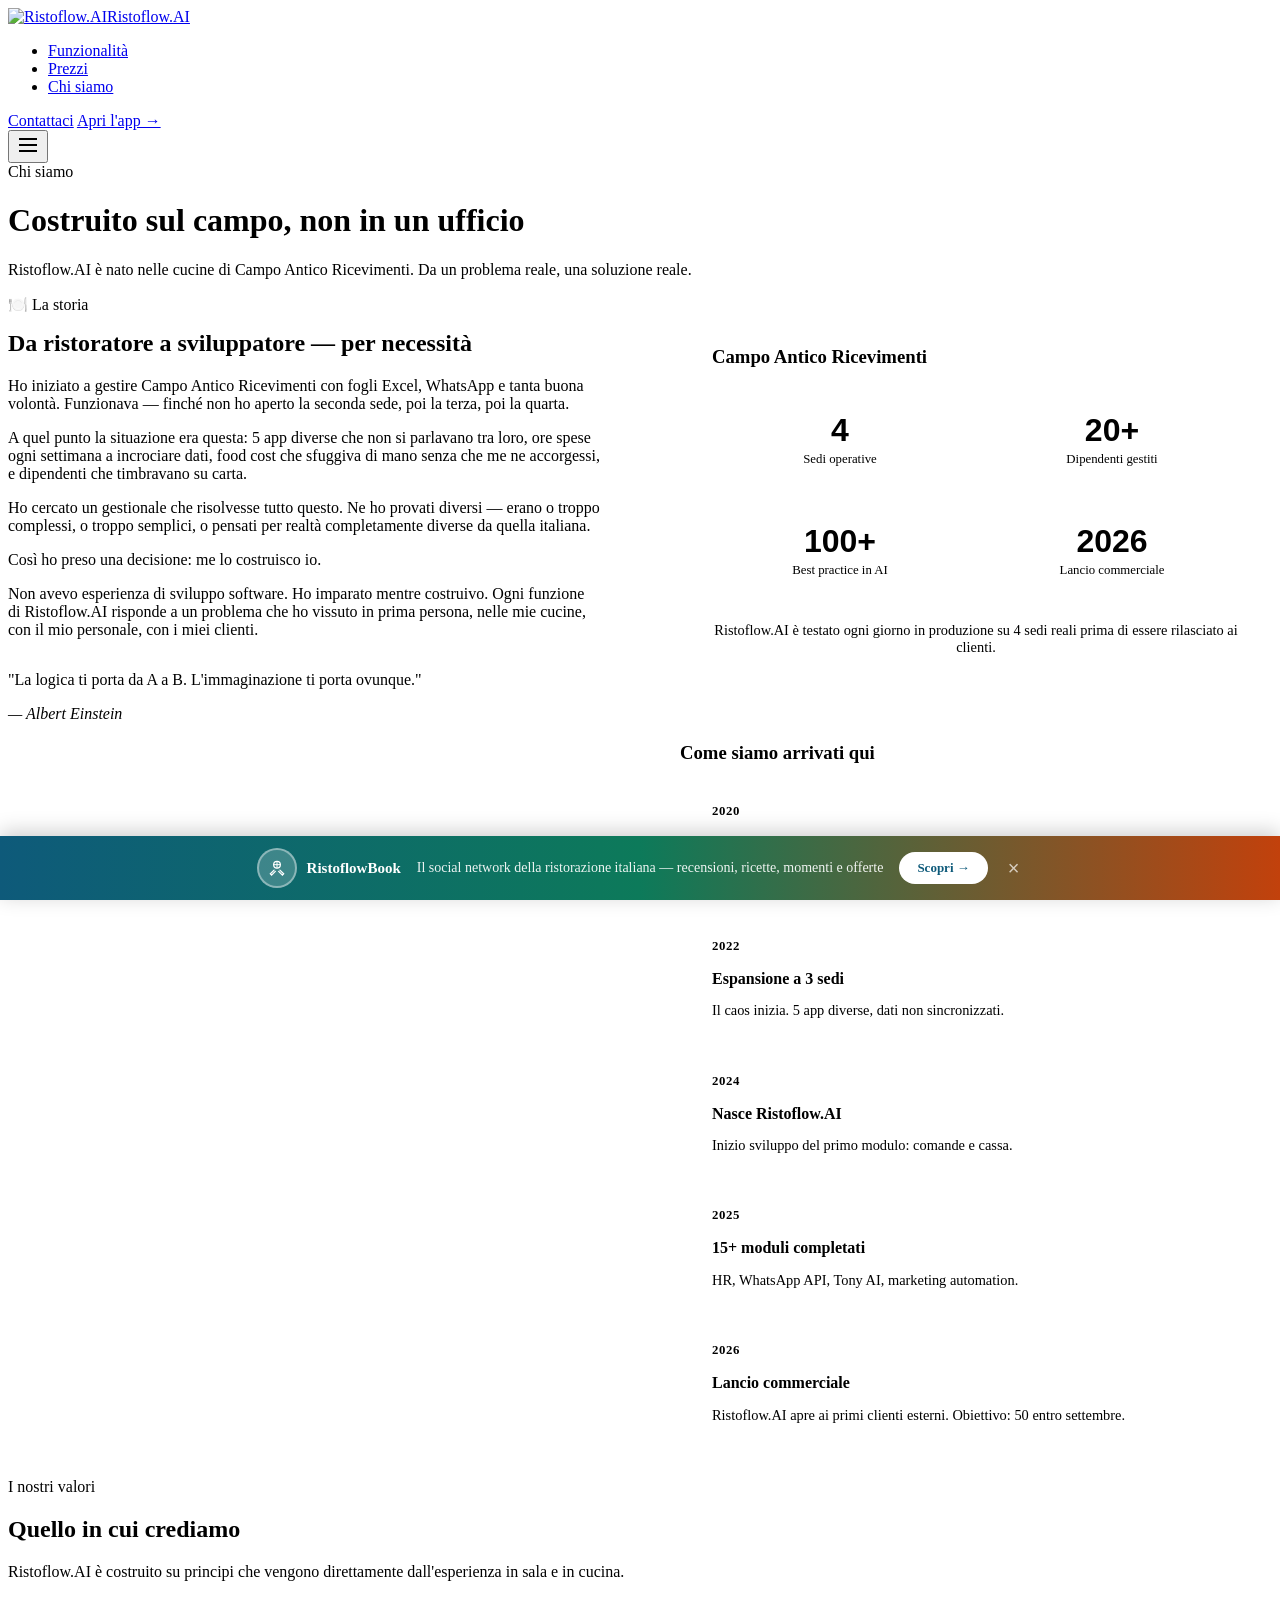
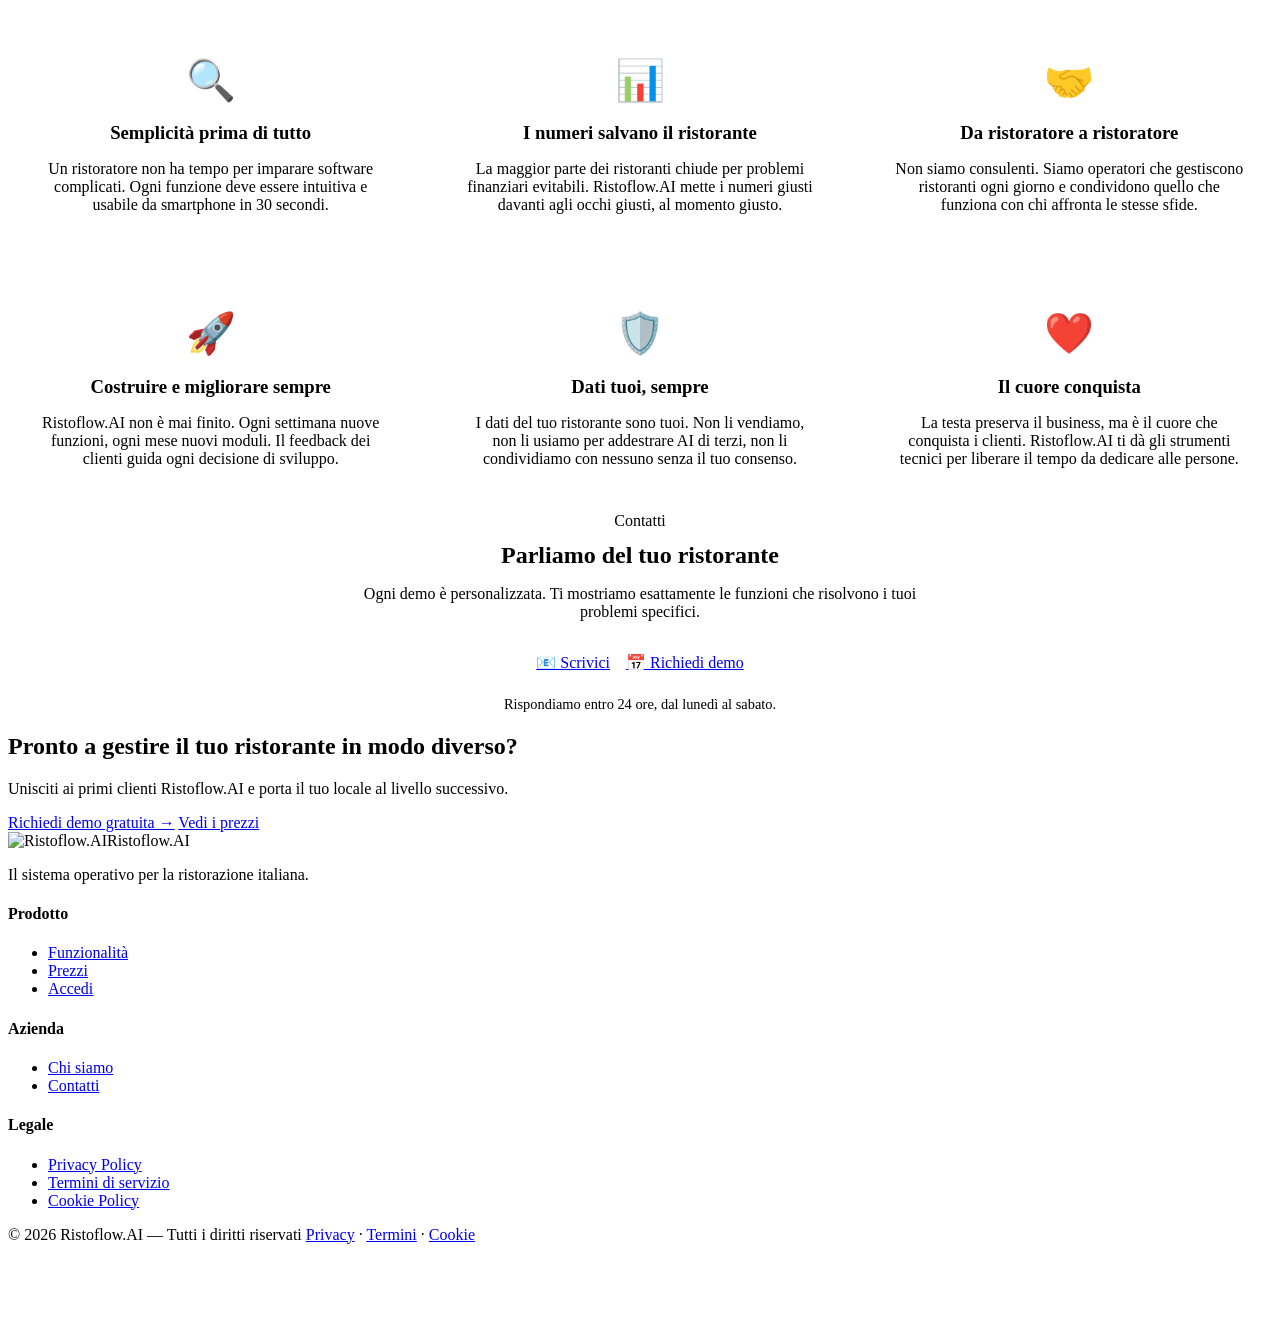
==== chi-siamo.html @ 9f6501ad "mirror: chi-siamo.html" ====
<!DOCTYPE html>
<html lang="it">
<head>
  <meta charset="UTF-8">
  <meta name="viewport" content="width=device-width, initial-scale=1.0">
  <title>Chi siamo — Ristoflow.AI</title>
  <meta name="description" content="Ristoflow.AI è nato nelle cucine di Campo Antico Ricevimenti. La storia di come un ristoratore ha costruito il proprio gestionale.">
  <link rel="icon" href="img/logo.png">
  <link rel="stylesheet" href="css/style.css">
  <style>
    .timeline { position: relative; padding-left: 32px; margin-top: 40px; }
    .timeline::before {
      content: '';
      position: absolute;
      left: 0; top: 0; bottom: 0;
      width: 2px;
      background: linear-gradient(180deg, var(--primary), var(--accent));
    }
    .timeline-item { position: relative; padding-bottom: 40px; }
    .timeline-item::before {
      content: '';
      position: absolute;
      left: -37px; top: 4px;
      width: 12px; height: 12px;
      border-radius: 50%;
      background: var(--primary);
      border: 2px solid white;
      box-shadow: 0 0 0 3px var(--primary-light);
    }
    .timeline-date {
      font-size: 0.8rem;
      font-weight: 700;
      color: var(--primary);
      text-transform: uppercase;
      letter-spacing: 0.05em;
      margin-bottom: 4px;
    }
    .timeline-item h3 { margin-bottom: 6px; font-size: 1rem; }
    .timeline-item p { font-size: 0.9rem; }
    .value-grid {
      display: grid;
      grid-template-columns: repeat(3, 1fr);
      gap: 24px;
      margin-top: 48px;
    }
    .value-card {
      background: white;
      border: 1px solid var(--border);
      border-radius: var(--radius-lg);
      padding: 28px;
      text-align: center;
    }
    .value-icon { font-size: 2.5rem; margin-bottom: 16px; }
    .value-card h3 { margin-bottom: 8px; }
    @media (max-width: 768px) {
      .value-grid { grid-template-columns: 1fr; }
    }
  </style>
</head>
<body>

<nav class="navbar">
  <div class="container">
    <div class="nav-inner">
      <a href="index.html" class="nav-logo">
        <img src="img/logo.png" alt="Ristoflow.AI">Ristoflow.AI
      </a>
      <ul class="nav-links">
        <li><a href="funzionalita.html">Funzionalità</a></li>
        <li><a href="prezzi.html">Prezzi</a></li>
        <li><a href="chi-siamo.html">Chi siamo</a></li>
      </ul>
      <div class="nav-cta">
        <a href="mailto:info@ristoflow-ai.com" class="btn btn-outline">Contattaci</a>
        <a href="https://app.ristoflow-ai.com" class="btn btn-primary" target="_blank">Apri l'app →</a>
      </div>
      <button class="nav-toggle" aria-label="Menu">
        <svg width="24" height="24" fill="none" stroke="currentColor" stroke-width="2">
          <line x1="3" y1="12" x2="21" y2="12"/><line x1="3" y1="6" x2="21" y2="6"/><line x1="3" y1="18" x2="21" y2="18"/>
        </svg>
      </button>
    </div>
  </div>
</nav>

<div class="page-hero">
  <div class="container">
    <span class="section-eyebrow">Chi siamo</span>
    <h1>Costruito sul campo, non in un ufficio</h1>
    <p>Ristoflow.AI è nato nelle cucine di Campo Antico Ricevimenti. Da un problema reale, una soluzione reale.</p>
  </div>
</div>

<!-- STORIA -->
<section class="section">
  <div class="container">
    <div style="display:grid;grid-template-columns:1fr 1fr;gap:80px;align-items:start;">
      <div>
        <span class="story-badge">🍽️ La storia</span>
        <h2 style="margin:16px 0 20px;">Da ristoratore a sviluppatore — per necessità</h2>

        <p>Ho iniziato a gestire Campo Antico Ricevimenti con fogli Excel, WhatsApp e tanta buona volontà. Funzionava — finché non ho aperto la seconda sede, poi la terza, poi la quarta.</p>

        <p>A quel punto la situazione era questa: 5 app diverse che non si parlavano tra loro, ore spese ogni settimana a incrociare dati, food cost che sfuggiva di mano senza che me ne accorgessi, e dipendenti che timbravano su carta.</p>

        <p>Ho cercato un gestionale che risolvesse tutto questo. Ne ho provati diversi — erano o troppo complessi, o troppo semplici, o pensati per realtà completamente diverse da quella italiana.</p>

        <p>Così ho preso una decisione: me lo costruisco io.</p>

        <p>Non avevo esperienza di sviluppo software. Ho imparato mentre costruivo. Ogni funzione di Ristoflow.AI risponde a un problema che ho vissuto in prima persona, nelle mie cucine, con il mio personale, con i miei clienti.</p>

        <div class="story-quote" style="margin-top:32px;">
          <p>"La logica ti porta da A a B. L'immaginazione ti porta ovunque."</p>
          <cite>— Albert Einstein</cite>
        </div>
      </div>

      <div>
        <div style="background:var(--bg);border-radius:var(--radius-lg);padding:32px;border:1px solid var(--border);">
          <h3 style="margin-bottom:24px;color:var(--primary);">Campo Antico Ricevimenti</h3>
          <div style="display:grid;grid-template-columns:1fr 1fr;gap:16px;margin-bottom:24px;">
            <div style="text-align:center;background:white;border-radius:var(--radius);padding:20px;box-shadow:var(--shadow);">
              <strong style="display:block;font-size:2rem;color:var(--primary);font-family:'Sora',sans-serif;">4</strong>
              <span style="font-size:0.8rem;color:var(--text-light);">Sedi operative</span>
            </div>
            <div style="text-align:center;background:white;border-radius:var(--radius);padding:20px;box-shadow:var(--shadow);">
              <strong style="display:block;font-size:2rem;color:var(--accent);font-family:'Sora',sans-serif;">20+</strong>
              <span style="font-size:0.8rem;color:var(--text-light);">Dipendenti gestiti</span>
            </div>
            <div style="text-align:center;background:white;border-radius:var(--radius);padding:20px;box-shadow:var(--shadow);">
              <strong style="display:block;font-size:2rem;color:var(--primary);font-family:'Sora',sans-serif;">100+</strong>
              <span style="font-size:0.8rem;color:var(--text-light);">Best practice in AI</span>
            </div>
            <div style="text-align:center;background:white;border-radius:var(--radius);padding:20px;box-shadow:var(--shadow);">
              <strong style="display:block;font-size:2rem;color:var(--accent);font-family:'Sora',sans-serif;">2026</strong>
              <span style="font-size:0.8rem;color:var(--text-light);">Lancio commerciale</span>
            </div>
          </div>
          <p style="font-size:0.9rem;color:var(--text-light);text-align:center;">
            Ristoflow.AI è testato ogni giorno in produzione su 4 sedi reali prima di essere rilasciato ai clienti.
          </p>
        </div>

        <!-- Timeline -->
        <div style="margin-top:40px;">
          <h3 style="margin-bottom:8px;">Come siamo arrivati qui</h3>
          <div class="timeline">
            <div class="timeline-item">
              <div class="timeline-date">2020</div>
              <h3>Apertura Campo Antico</h3>
              <p>Prima sede operativa. Gestione con Excel e WhatsApp.</p>
            </div>
            <div class="timeline-item">
              <div class="timeline-date">2022</div>
              <h3>Espansione a 3 sedi</h3>
              <p>Il caos inizia. 5 app diverse, dati non sincronizzati.</p>
            </div>
            <div class="timeline-item">
              <div class="timeline-date">2024</div>
              <h3>Nasce Ristoflow.AI</h3>
              <p>Inizio sviluppo del primo modulo: comande e cassa.</p>
            </div>
            <div class="timeline-item">
              <div class="timeline-date">2025</div>
              <h3>15+ moduli completati</h3>
              <p>HR, WhatsApp API, Tony AI, marketing automation.</p>
            </div>
            <div class="timeline-item">
              <div class="timeline-date">2026</div>
              <h3>Lancio commerciale</h3>
              <p>Ristoflow.AI apre ai primi clienti esterni. Obiettivo: 50 entro settembre.</p>
            </div>
          </div>
        </div>
      </div>
    </div>
  </div>
</section>

<!-- VALORI -->
<section class="section" style="background:var(--bg);">
  <div class="container">
    <div class="section-header">
      <span class="section-eyebrow">I nostri valori</span>
      <h2>Quello in cui crediamo</h2>
      <p>Ristoflow.AI è costruito su principi che vengono direttamente dall'esperienza in sala e in cucina.</p>
    </div>
    <div class="value-grid">
      <div class="value-card">
        <div class="value-icon">🔍</div>
        <h3>Semplicità prima di tutto</h3>
        <p>Un ristoratore non ha tempo per imparare software complicati. Ogni funzione deve essere intuitiva e usabile da smartphone in 30 secondi.</p>
      </div>
      <div class="value-card">
        <div class="value-icon">📊</div>
        <h3>I numeri salvano il ristorante</h3>
        <p>La maggior parte dei ristoranti chiude per problemi finanziari evitabili. Ristoflow.AI mette i numeri giusti davanti agli occhi giusti, al momento giusto.</p>
      </div>
      <div class="value-card">
        <div class="value-icon">🤝</div>
        <h3>Da ristoratore a ristoratore</h3>
        <p>Non siamo consulenti. Siamo operatori che gestiscono ristoranti ogni giorno e condividono quello che funziona con chi affronta le stesse sfide.</p>
      </div>
      <div class="value-card">
        <div class="value-icon">🚀</div>
        <h3>Costruire e migliorare sempre</h3>
        <p>Ristoflow.AI non è mai finito. Ogni settimana nuove funzioni, ogni mese nuovi moduli. Il feedback dei clienti guida ogni decisione di sviluppo.</p>
      </div>
      <div class="value-card">
        <div class="value-icon">🛡️</div>
        <h3>Dati tuoi, sempre</h3>
        <p>I dati del tuo ristorante sono tuoi. Non li vendiamo, non li usiamo per addestrare AI di terzi, non li condividiamo con nessuno senza il tuo consenso.</p>
      </div>
      <div class="value-card">
        <div class="value-icon">❤️</div>
        <h3>Il cuore conquista</h3>
        <p>La testa preserva il business, ma è il cuore che conquista i clienti. Ristoflow.AI ti dà gli strumenti tecnici per liberare il tempo da dedicare alle persone.</p>
      </div>
    </div>
  </div>
</section>

<!-- CONTATTI -->
<section class="section">
  <div class="container">
    <div style="max-width:600px;margin:0 auto;text-align:center;">
      <span class="section-eyebrow">Contatti</span>
      <h2 style="margin:12px 0 16px;">Parliamo del tuo ristorante</h2>
      <p style="margin-bottom:32px;">Ogni demo è personalizzata. Ti mostriamo esattamente le funzioni che risolvono i tuoi problemi specifici.</p>
      <div style="display:flex;gap:16px;justify-content:center;flex-wrap:wrap;">
        <a href="mailto:info@ristoflow-ai.com" class="btn btn-primary btn-lg">📧 Scrivici</a>
        <a href="mailto:info@ristoflow-ai.com?subject=Richiesta demo Ristoflow.AI" class="btn btn-outline btn-lg">📅 Richiedi demo</a>
      </div>
      <p style="margin-top:24px;font-size:0.9rem;color:var(--text-light);">
        Rispondiamo entro 24 ore, dal lunedì al sabato.
      </p>
    </div>
  </div>
</section>

<section class="cta-section">
  <div class="container">
    <h2>Pronto a gestire il tuo ristorante in modo diverso?</h2>
    <p>Unisciti ai primi clienti Ristoflow.AI e porta il tuo locale al livello successivo.</p>
    <div class="cta-actions">
      <a href="mailto:info@ristoflow-ai.com?subject=Richiesta demo Ristoflow.AI" class="btn btn-accent btn-lg">Richiedi demo gratuita →</a>
      <a href="prezzi.html" class="btn btn-white btn-lg">Vedi i prezzi</a>
    </div>
  </div>
</section>

<footer class="footer">
  <div class="container">
    <div class="footer-grid">
      <div class="footer-brand">
        <div class="footer-logo"><img src="img/logo.png" alt="Ristoflow.AI">Ristoflow.AI</div>
        <p class="footer-desc">Il sistema operativo per la ristorazione italiana.</p>
      </div>
      <div class="footer-col">
        <h4>Prodotto</h4>
        <ul>
          <li><a href="funzionalita.html">Funzionalità</a></li>
          <li><a href="prezzi.html">Prezzi</a></li>
          <li><a href="https://app.ristoflow-ai.com">Accedi</a></li>
        </ul>
      </div>
      <div class="footer-col">
        <h4>Azienda</h4>
        <ul>
          <li><a href="chi-siamo.html">Chi siamo</a></li>
          <li><a href="mailto:info@ristoflow-ai.com">Contatti</a></li>
        </ul>
      </div>
      <div class="footer-col">
        <h4>Legale</h4>
        <ul>
          <li><a href="privacy.html">Privacy Policy</a></li>
          <li><a href="terms.html">Termini di servizio</a></li>
          <li><a href="cookie.html">Cookie Policy</a></li>
        </ul>
      </div>
    </div>
    <div class="footer-bottom">
      <span>© 2026 Ristoflow.AI — Tutti i diritti riservati</span>
      <span><a href="privacy.html">Privacy</a> · <a href="terms.html">Termini</a> · <a href="cookie.html">Cookie</a></span>
    </div>
  </div>
</footer>

<script src="js/main.js"></script>

<!--Start of Tawk.to Script-->
<script type="text/javascript">
var Tawk_API=Tawk_API||{}, Tawk_LoadStart=new Date();
(function(){
var s1=document.createElement("script"),s0=document.getElementsByTagName("script")[0];
s1.async=true;
s1.src="https://embed.tawk.to/6a2a7b7c0514041c3544c5e9/1jqqv4occ";
s1.charset="UTF-8";
s1.setAttribute("crossorigin","*");
s0.parentNode.insertBefore(s1,s0);
})();
</script>
<!--End of Tawk.to Script-->

<!-- BANNER FISSO RISTOFLOWBOOK -->
<div id="rfbook-banner" style="position:fixed;bottom:0;left:0;right:0;z-index:9999;background:linear-gradient(90deg,#0E5A7A 0%,#0d7a5a 50%,#c2410c 100%);color:white;display:flex;align-items:center;justify-content:center;gap:16px;padding:12px 20px;box-shadow:0 -4px 20px rgba(0,0,0,0.2);flex-wrap:wrap;">
  <div style="display:flex;align-items:center;gap:10px;flex-shrink:0;"><div style="width:36px;height:36px;border-radius:50%;background:rgba(255,255,255,0.2);display:flex;align-items:center;justify-content:center;border:2px solid rgba(255,255,255,0.4);"><svg width="20" height="20" viewBox="0 0 24 24" fill="none"><path d="M8.5 14.5L4 19l1.5 1.5L10 16m5.5-1.5L20 19l-1.5 1.5L14 16" stroke="white" stroke-width="1.5" stroke-linecap="round"/><circle cx="12" cy="8" r="4" stroke="white" stroke-width="1.5"/><path d="M12 4v8M8 8h8" stroke="white" stroke-width="1.2" stroke-linecap="round"/></svg></div><span style="font-weight:700;font-size:15px;">RistoflowBook</span></div>
  <span style="font-size:14px;opacity:0.92;text-align:center;">Il social network della ristorazione italiana — recensioni, ricette, momenti e offerte</span>
  <a href="https://social.ristoflow-ai.com" target="_blank" style="background:white;color:#0E5A7A;font-weight:700;font-size:13px;padding:8px 18px;border-radius:20px;text-decoration:none;white-space:nowrap;flex-shrink:0;">Scopri →</a>
  <button onclick="document.getElementById('rfbook-banner').style.display='none'" style="background:none;border:none;color:rgba(255,255,255,0.7);cursor:pointer;font-size:20px;line-height:1;padding:0 4px;flex-shrink:0;">×</button>
</div>
<style>body{padding-bottom:70px;}@media(max-width:600px){#rfbook-banner{gap:10px;padding:10px 14px;}#rfbook-banner span:nth-child(2){display:none;}}</style>

</body>
</html>
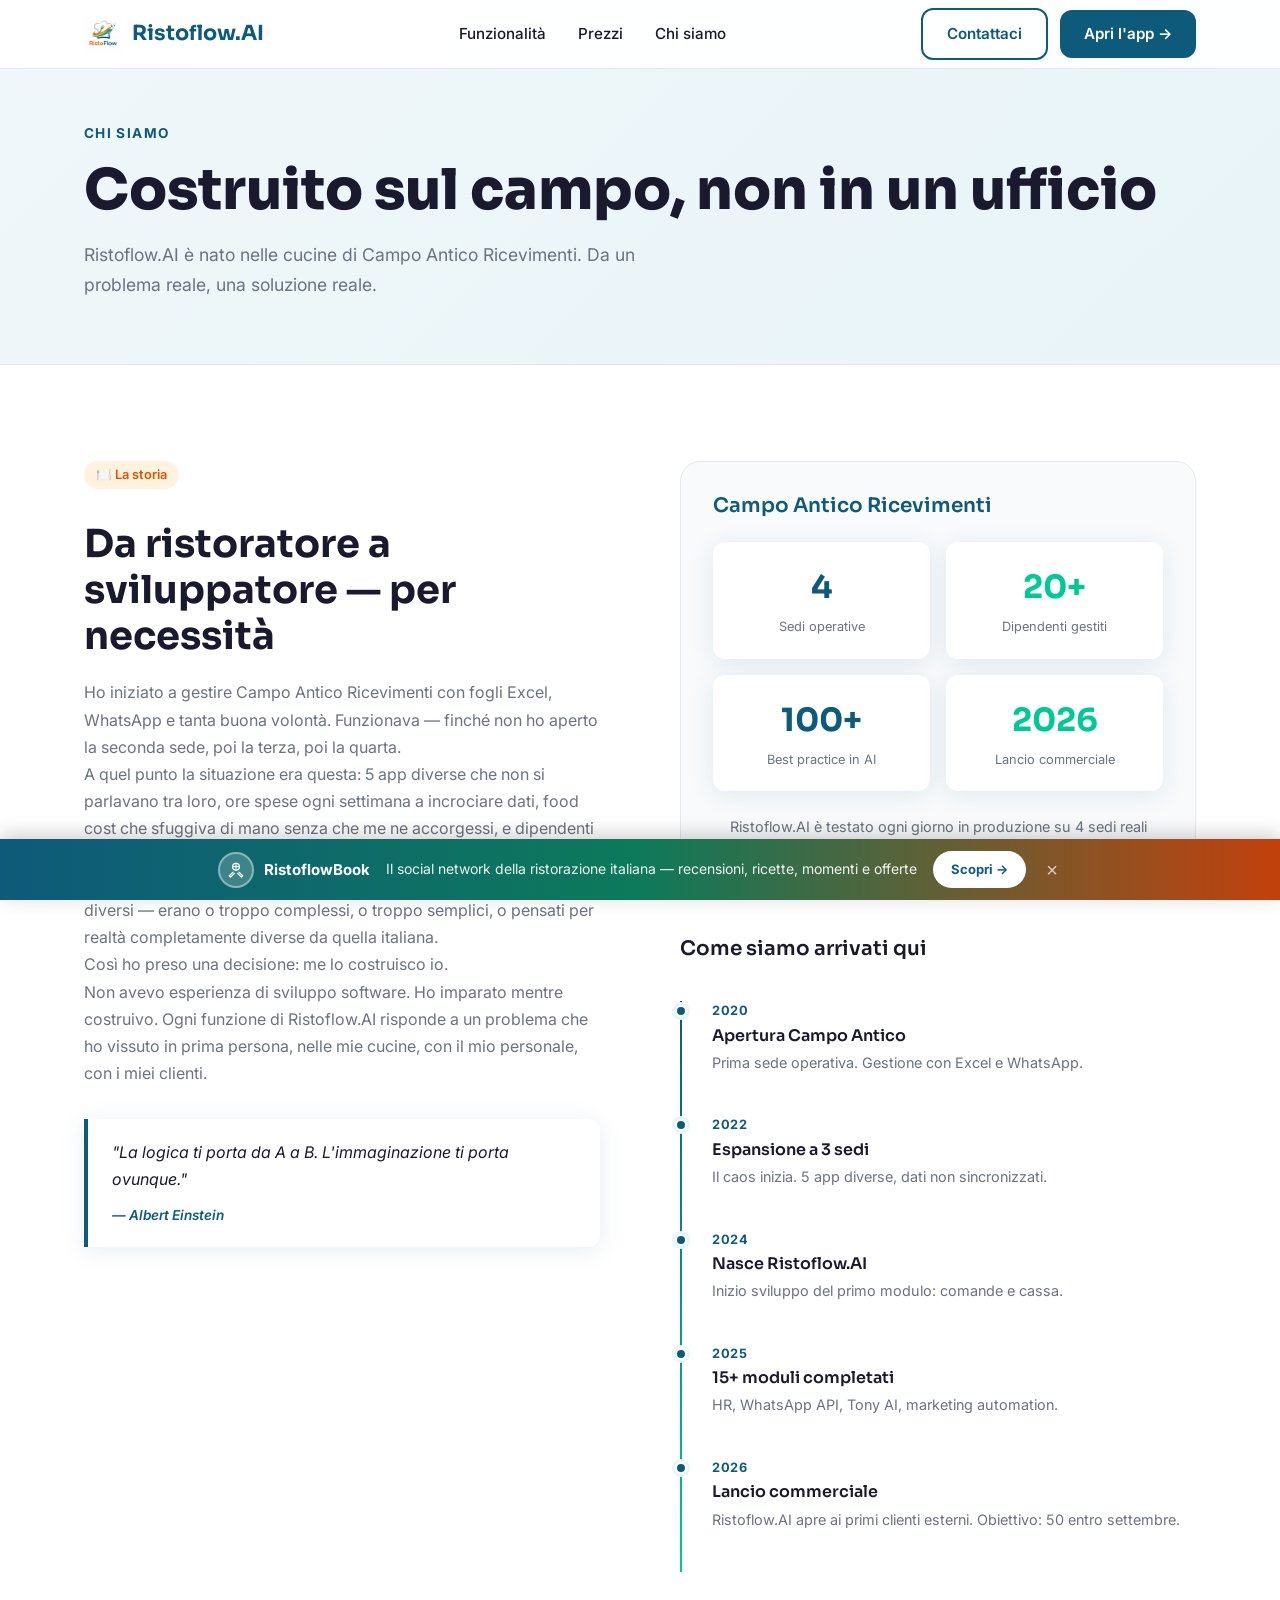
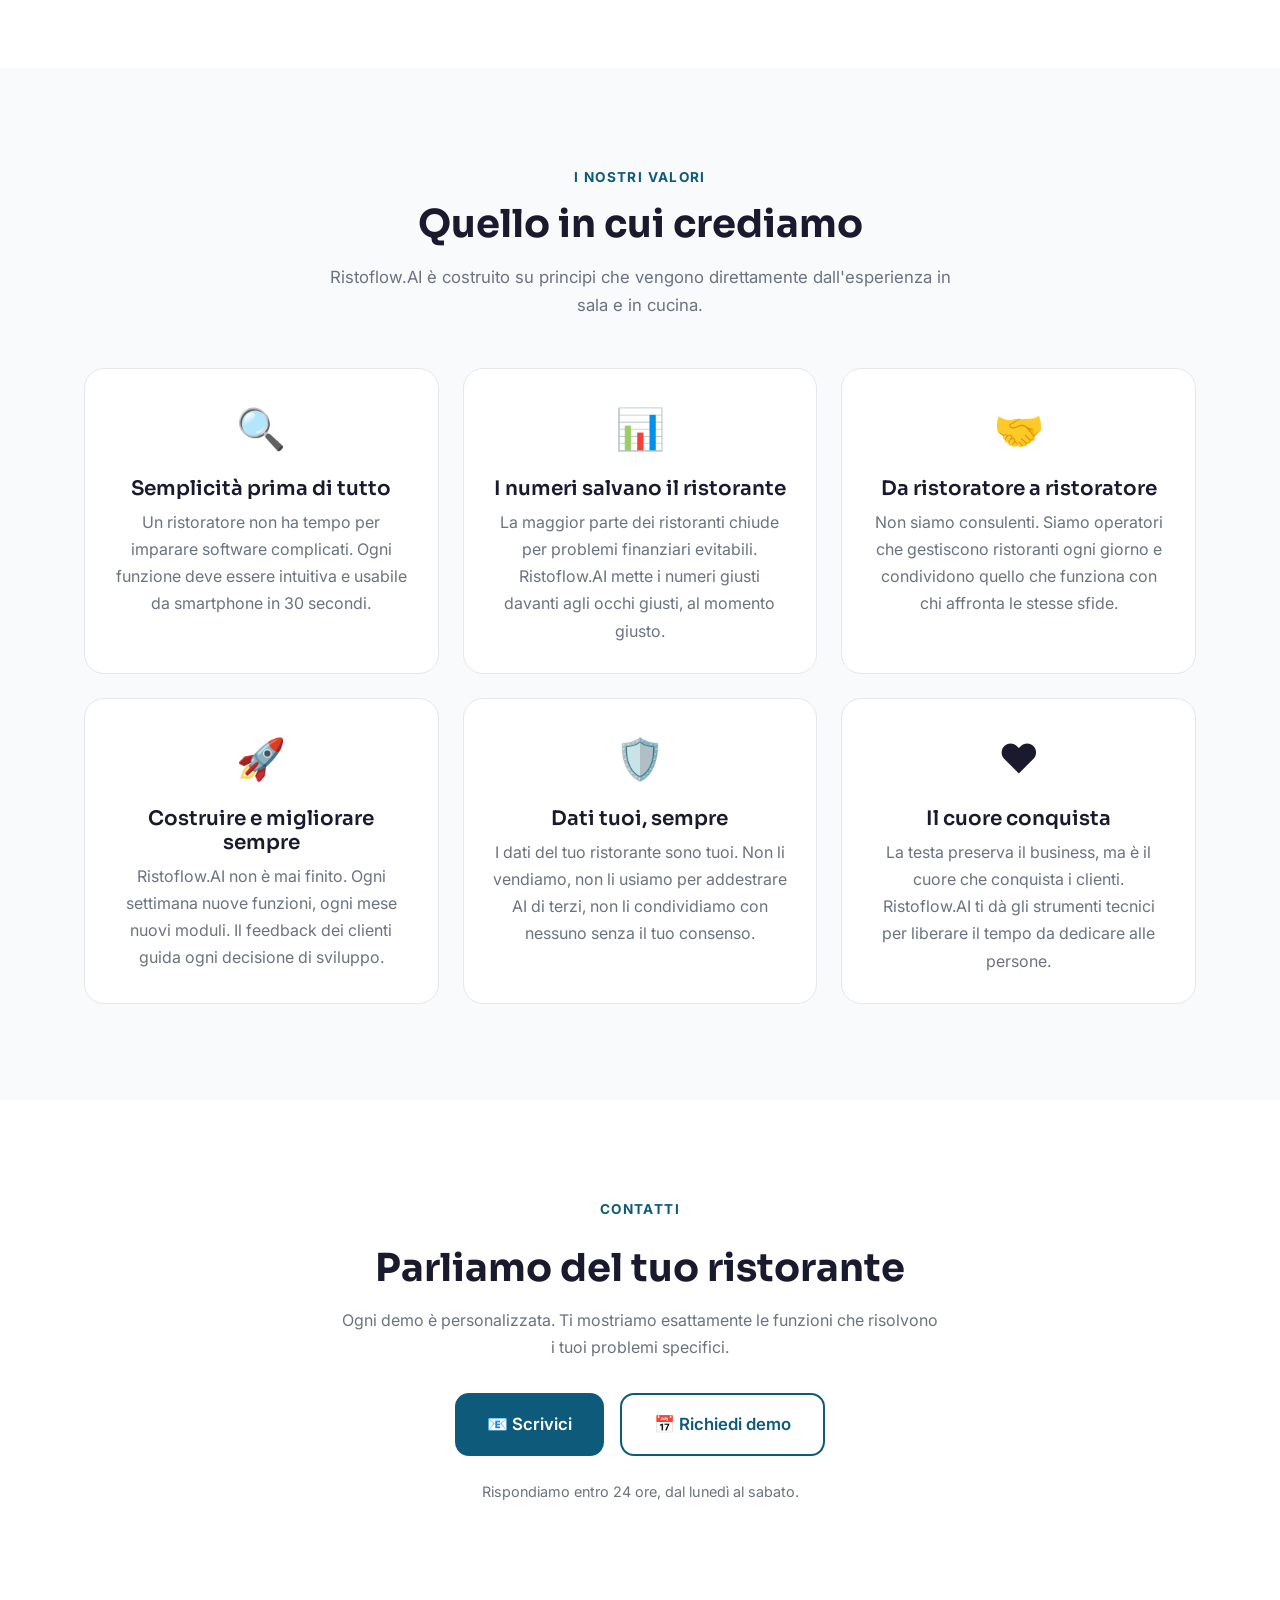
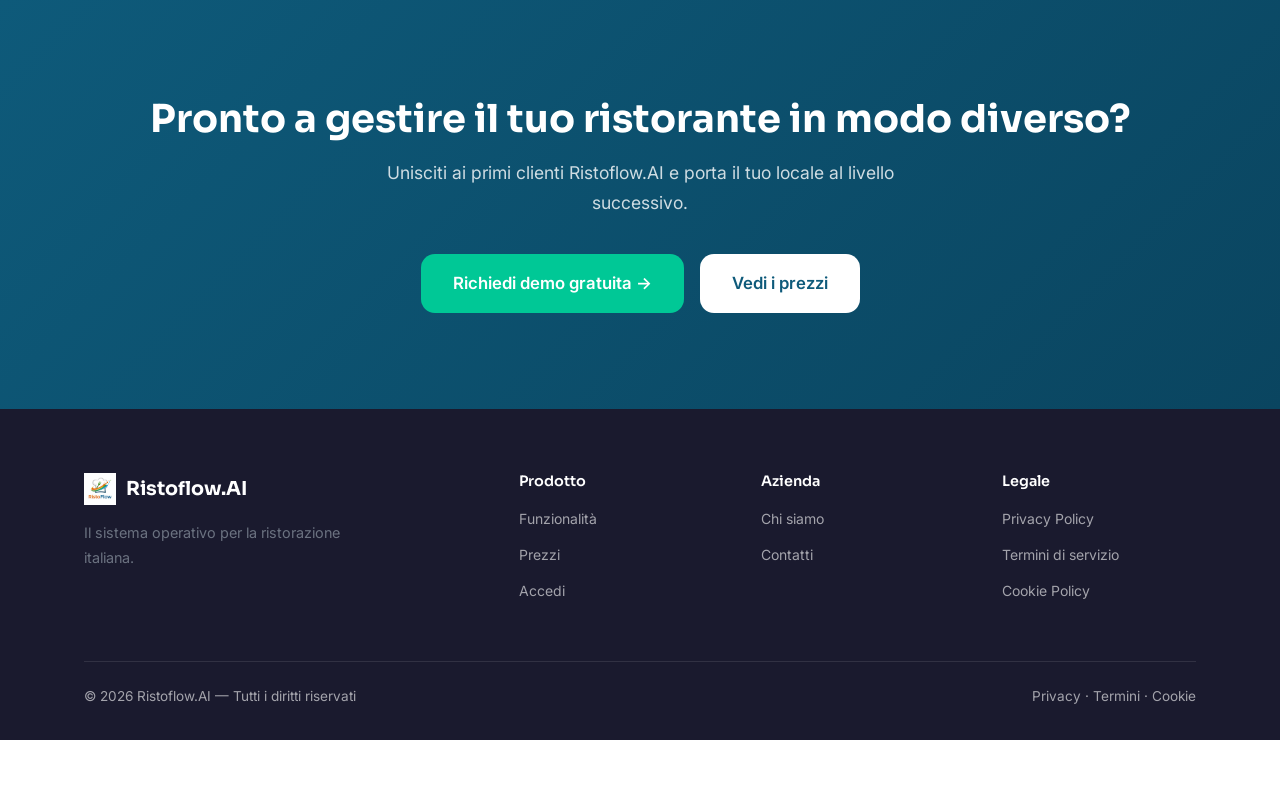
==== commit dbbdaa83: "rimuovo customer support Tawk.to da chi-siamo.html" ====
--- a/chi-siamo.html
+++ b/chi-siamo.html
@@ -289,20 +289,6 @@
 
 <script src="js/main.js"></script>
 
-<!--Start of Tawk.to Script-->
-<script type="text/javascript">
-var Tawk_API=Tawk_API||{}, Tawk_LoadStart=new Date();
-(function(){
-var s1=document.createElement("script"),s0=document.getElementsByTagName("script")[0];
-s1.async=true;
-s1.src="https://embed.tawk.to/6a2a7b7c0514041c3544c5e9/1jqqv4occ";
-s1.charset="UTF-8";
-s1.setAttribute("crossorigin","*");
-s0.parentNode.insertBefore(s1,s0);
-})();
-</script>
-<!--End of Tawk.to Script-->
-
 <!-- BANNER FISSO RISTOFLOWBOOK -->
 <div id="rfbook-banner" style="position:fixed;bottom:0;left:0;right:0;z-index:9999;background:linear-gradient(90deg,#0E5A7A 0%,#0d7a5a 50%,#c2410c 100%);color:white;display:flex;align-items:center;justify-content:center;gap:16px;padding:12px 20px;box-shadow:0 -4px 20px rgba(0,0,0,0.2);flex-wrap:wrap;">
   <div style="display:flex;align-items:center;gap:10px;flex-shrink:0;"><div style="width:36px;height:36px;border-radius:50%;background:rgba(255,255,255,0.2);display:flex;align-items:center;justify-content:center;border:2px solid rgba(255,255,255,0.4);"><svg width="20" height="20" viewBox="0 0 24 24" fill="none"><path d="M8.5 14.5L4 19l1.5 1.5L10 16m5.5-1.5L20 19l-1.5 1.5L14 16" stroke="white" stroke-width="1.5" stroke-linecap="round"/><circle cx="12" cy="8" r="4" stroke="white" stroke-width="1.5"/><path d="M12 4v8M8 8h8" stroke="white" stroke-width="1.2" stroke-linecap="round"/></svg></div><span style="font-weight:700;font-size:15px;">RistoflowBook</span></div>
--- a/css/style.css
+++ b/css/style.css
@@ -0,0 +1,718 @@
+/* ================================================
+   RISTOFLOW-AI.COM — STYLESHEET
+   Colore primario: #0E5A7A
+   Font: Inter (Google Fonts)
+================================================ */
+
+@import url('https://fonts.googleapis.com/css2?family=Inter:wght@300;400;500;600;700;800&family=Sora:wght@600;700;800&display=swap');
+
+*, *::before, *::after { box-sizing: border-box; margin: 0; padding: 0; }
+
+:root {
+  --primary: #0E5A7A;
+  --primary-dark: #0a4560;
+  --primary-light: #e8f4f8;
+  --accent: #00c896;
+  --accent2: #ff6b35;
+  --text: #1a1a2e;
+  --text-light: #6b7280;
+  --border: #e5e7eb;
+  --bg: #f8fafc;
+  --white: #ffffff;
+  --radius: 12px;
+  --radius-lg: 20px;
+  --shadow: 0 4px 24px rgba(14,90,122,0.10);
+  --shadow-lg: 0 8px 48px rgba(14,90,122,0.15);
+}
+
+html { scroll-behavior: smooth; }
+
+body {
+  font-family: 'Inter', sans-serif;
+  color: var(--text);
+  background: var(--white);
+  line-height: 1.6;
+  font-size: 16px;
+}
+
+/* ── TYPOGRAPHY ─────────────────────────────── */
+h1, h2, h3, h4 { font-family: 'Sora', sans-serif; line-height: 1.2; }
+h1 { font-size: clamp(2rem, 5vw, 3.5rem); font-weight: 800; }
+h2 { font-size: clamp(1.6rem, 3vw, 2.4rem); font-weight: 700; }
+h3 { font-size: 1.25rem; font-weight: 600; }
+p { color: var(--text-light); line-height: 1.7; }
+a { color: var(--primary); text-decoration: none; }
+
+.container { max-width: 1160px; margin: 0 auto; padding: 0 24px; }
+.section { padding: 96px 0; }
+.section-sm { padding: 64px 0; }
+
+/* ── NAVBAR ─────────────────────────────────── */
+.navbar {
+  position: fixed;
+  top: 0; left: 0; right: 0;
+  z-index: 1000;
+  background: rgba(255,255,255,0.95);
+  backdrop-filter: blur(12px);
+  border-bottom: 1px solid var(--border);
+  transition: box-shadow 0.3s;
+}
+.navbar.scrolled { box-shadow: var(--shadow); }
+.nav-inner {
+  display: flex;
+  align-items: center;
+  justify-content: space-between;
+  height: 68px;
+}
+.nav-logo {
+  display: flex;
+  align-items: center;
+  gap: 10px;
+  font-family: 'Sora', sans-serif;
+  font-weight: 700;
+  font-size: 1.3rem;
+  color: var(--primary);
+}
+.nav-logo img { height: 38px; width: auto; }
+.nav-links {
+  display: flex;
+  align-items: center;
+  gap: 32px;
+  list-style: none;
+}
+.nav-links a {
+  color: var(--text);
+  font-weight: 500;
+  font-size: 0.95rem;
+  transition: color 0.2s;
+}
+.nav-links a:hover { color: var(--primary); }
+.nav-cta { display: flex; align-items: center; gap: 12px; }
+.nav-toggle { display: none; background: none; border: none; cursor: pointer; padding: 4px; }
+
+/* ── BUTTONS ────────────────────────────────── */
+.btn {
+  display: inline-flex;
+  align-items: center;
+  gap: 8px;
+  padding: 12px 24px;
+  border-radius: var(--radius);
+  font-weight: 600;
+  font-size: 0.95rem;
+  cursor: pointer;
+  transition: all 0.2s;
+  border: none;
+  text-decoration: none;
+}
+.btn-primary {
+  background: var(--primary);
+  color: white;
+}
+.btn-primary:hover { background: var(--primary-dark); transform: translateY(-1px); box-shadow: var(--shadow); }
+.btn-outline {
+  background: transparent;
+  color: var(--primary);
+  border: 2px solid var(--primary);
+}
+.btn-outline:hover { background: var(--primary-light); }
+.btn-accent {
+  background: var(--accent);
+  color: white;
+}
+.btn-accent:hover { background: #00a87e; transform: translateY(-1px); }
+.btn-lg { padding: 16px 32px; font-size: 1.05rem; border-radius: 14px; }
+.btn-white { background: white; color: var(--primary); }
+.btn-white:hover { background: var(--primary-light); }
+
+/* ── HERO ───────────────────────────────────── */
+.hero {
+  padding: 140px 0 96px;
+  background: linear-gradient(135deg, #f0f7fa 0%, #e8f4f8 50%, #f0fdf7 100%);
+  position: relative;
+  overflow: hidden;
+}
+.hero::before {
+  content: '';
+  position: absolute;
+  top: -200px; right: -200px;
+  width: 600px; height: 600px;
+  background: radial-gradient(circle, rgba(14,90,122,0.08) 0%, transparent 70%);
+  border-radius: 50%;
+}
+.hero-inner {
+  display: grid;
+  grid-template-columns: 1fr 1fr;
+  gap: 64px;
+  align-items: center;
+}
+.hero-badge {
+  display: inline-flex;
+  align-items: center;
+  gap: 8px;
+  background: var(--primary-light);
+  color: var(--primary);
+  padding: 6px 14px;
+  border-radius: 100px;
+  font-size: 0.85rem;
+  font-weight: 600;
+  margin-bottom: 24px;
+  border: 1px solid rgba(14,90,122,0.15);
+}
+.hero h1 { color: var(--text); margin-bottom: 20px; }
+.hero h1 span { color: var(--primary); }
+.hero p { font-size: 1.15rem; margin-bottom: 36px; max-width: 480px; }
+.hero-actions { display: flex; gap: 16px; flex-wrap: wrap; }
+.hero-stats {
+  display: flex;
+  gap: 32px;
+  margin-top: 48px;
+  padding-top: 32px;
+  border-top: 1px solid var(--border);
+}
+.hero-stat strong {
+  display: block;
+  font-size: 1.8rem;
+  font-weight: 800;
+  color: var(--primary);
+  font-family: 'Sora', sans-serif;
+}
+.hero-stat span { font-size: 0.85rem; color: var(--text-light); }
+
+/* ── APP MOCKUP ─────────────────────────────── */
+.hero-visual { position: relative; }
+.app-mockup {
+  background: white;
+  border-radius: 20px;
+  box-shadow: var(--shadow-lg);
+  overflow: hidden;
+  border: 1px solid var(--border);
+}
+.mockup-topbar {
+  background: var(--primary);
+  padding: 12px 16px;
+  display: flex;
+  align-items: center;
+  gap: 12px;
+}
+.mockup-topbar-logo {
+  color: white;
+  font-family: 'Sora', sans-serif;
+  font-weight: 700;
+  font-size: 0.9rem;
+}
+.mockup-dots { display: flex; gap: 6px; margin-left: auto; }
+.mockup-dots span {
+  width: 8px; height: 8px;
+  border-radius: 50%;
+  background: rgba(255,255,255,0.4);
+}
+.mockup-body { padding: 16px; background: #f8fafc; }
+.mockup-grid { display: grid; grid-template-columns: 1fr 1fr; gap: 10px; margin-bottom: 10px; }
+.mockup-card {
+  background: white;
+  border-radius: 10px;
+  padding: 12px;
+  border: 1px solid var(--border);
+}
+.mockup-card-label { font-size: 0.7rem; color: var(--text-light); margin-bottom: 4px; }
+.mockup-card-value { font-size: 1.1rem; font-weight: 700; color: var(--text); font-family: 'Sora', sans-serif; }
+.mockup-card-accent { color: var(--accent); }
+.mockup-card-primary { color: var(--primary); }
+.mockup-chat {
+  background: white;
+  border-radius: 10px;
+  padding: 12px;
+  border: 1px solid var(--border);
+}
+.mockup-chat-header {
+  font-size: 0.75rem;
+  font-weight: 600;
+  color: var(--primary);
+  margin-bottom: 8px;
+  display: flex;
+  align-items: center;
+  gap: 6px;
+}
+.mockup-msg {
+  font-size: 0.72rem;
+  padding: 6px 10px;
+  border-radius: 8px;
+  margin-bottom: 6px;
+  max-width: 85%;
+}
+.mockup-msg-in {
+  background: var(--primary-light);
+  color: var(--text);
+  border-radius: 8px 8px 8px 2px;
+}
+.mockup-msg-out {
+  background: var(--primary);
+  color: white;
+  border-radius: 8px 8px 2px 8px;
+  margin-left: auto;
+}
+.mockup-float {
+  position: absolute;
+  background: white;
+  border-radius: 12px;
+  padding: 10px 14px;
+  box-shadow: var(--shadow);
+  border: 1px solid var(--border);
+  font-size: 0.8rem;
+}
+.mockup-float-1 { top: -20px; right: -20px; }
+.mockup-float-2 { bottom: 20px; left: -30px; }
+.mockup-float strong { display: block; font-weight: 700; color: var(--text); font-size: 0.9rem; }
+.mockup-float span { color: var(--text-light); font-size: 0.75rem; }
+
+/* ── LOGOS/TRUST BAR ────────────────────────── */
+.trust-bar {
+  padding: 32px 0;
+  background: var(--bg);
+  border-top: 1px solid var(--border);
+  border-bottom: 1px solid var(--border);
+}
+.trust-inner {
+  display: flex;
+  align-items: center;
+  gap: 48px;
+  justify-content: center;
+  flex-wrap: wrap;
+}
+.trust-item {
+  display: flex;
+  align-items: center;
+  gap: 8px;
+  color: var(--text-light);
+  font-size: 0.9rem;
+  font-weight: 500;
+}
+.trust-icon { font-size: 1.2rem; }
+
+/* ── PROBLEMA/SOLUZIONE ─────────────────────── */
+.problem-section { background: var(--text); color: white; }
+.problem-section p { color: rgba(255,255,255,0.7); }
+.problem-section h2 { color: white; }
+.problem-grid {
+  display: grid;
+  grid-template-columns: repeat(3, 1fr);
+  gap: 24px;
+  margin-top: 48px;
+}
+.problem-card {
+  background: rgba(255,255,255,0.05);
+  border: 1px solid rgba(255,255,255,0.1);
+  border-radius: var(--radius);
+  padding: 24px;
+}
+.problem-icon { font-size: 2rem; margin-bottom: 12px; }
+.problem-card h3 { color: white; margin-bottom: 8px; font-size: 1rem; }
+.problem-card p { color: rgba(255,255,255,0.6); font-size: 0.9rem; }
+.solution-arrow {
+  text-align: center;
+  padding: 32px 0;
+  font-size: 2rem;
+}
+
+/* ── FEATURES ───────────────────────────────── */
+.features-grid {
+  display: grid;
+  grid-template-columns: repeat(3, 1fr);
+  gap: 24px;
+  margin-top: 48px;
+}
+.feature-card {
+  background: white;
+  border: 1px solid var(--border);
+  border-radius: var(--radius-lg);
+  padding: 28px;
+  transition: all 0.25s;
+  position: relative;
+  overflow: hidden;
+}
+.feature-card::before {
+  content: '';
+  position: absolute;
+  top: 0; left: 0; right: 0;
+  height: 3px;
+  background: linear-gradient(90deg, var(--primary), var(--accent));
+  opacity: 0;
+  transition: opacity 0.25s;
+}
+.feature-card:hover { box-shadow: var(--shadow-lg); transform: translateY(-4px); border-color: var(--primary-light); }
+.feature-card:hover::before { opacity: 1; }
+.feature-icon {
+  width: 48px; height: 48px;
+  background: var(--primary-light);
+  border-radius: 12px;
+  display: flex;
+  align-items: center;
+  justify-content: center;
+  font-size: 1.4rem;
+  margin-bottom: 16px;
+}
+.feature-card h3 { color: var(--text); margin-bottom: 8px; }
+.feature-card p { font-size: 0.9rem; }
+.feature-tag {
+  display: inline-block;
+  background: var(--primary-light);
+  color: var(--primary);
+  font-size: 0.75rem;
+  font-weight: 600;
+  padding: 3px 10px;
+  border-radius: 100px;
+  margin-top: 12px;
+}
+.feature-tag-accent { background: #e8fdf5; color: #00a87e; }
+
+/* ── TONY AI SPOTLIGHT ──────────────────────── */
+.tony-section {
+  background: linear-gradient(135deg, var(--primary) 0%, #0a4560 100%);
+  color: white;
+  position: relative;
+  overflow: hidden;
+}
+.tony-section::after {
+  content: 'AI';
+  position: absolute;
+  right: -40px; top: 50%;
+  transform: translateY(-50%);
+  font-size: 280px;
+  font-family: 'Sora', sans-serif;
+  font-weight: 800;
+  color: rgba(255,255,255,0.04);
+  pointer-events: none;
+}
+.tony-inner {
+  display: grid;
+  grid-template-columns: 1fr 1fr;
+  gap: 64px;
+  align-items: center;
+}
+.tony-section h2 { color: white; }
+.tony-section p { color: rgba(255,255,255,0.8); }
+.tony-list { list-style: none; margin-top: 24px; }
+.tony-list li {
+  display: flex;
+  align-items: flex-start;
+  gap: 12px;
+  padding: 10px 0;
+  border-bottom: 1px solid rgba(255,255,255,0.1);
+  color: rgba(255,255,255,0.9);
+  font-size: 0.95rem;
+}
+.tony-list li:last-child { border-bottom: none; }
+.tony-check {
+  width: 20px; height: 20px;
+  background: var(--accent);
+  border-radius: 50%;
+  display: flex;
+  align-items: center;
+  justify-content: center;
+  font-size: 0.65rem;
+  flex-shrink: 0;
+  margin-top: 2px;
+  color: white;
+}
+.tony-chat-demo {
+  background: rgba(255,255,255,0.08);
+  border: 1px solid rgba(255,255,255,0.15);
+  border-radius: var(--radius-lg);
+  padding: 24px;
+}
+.tony-chat-header {
+  display: flex;
+  align-items: center;
+  gap: 10px;
+  margin-bottom: 20px;
+  padding-bottom: 16px;
+  border-bottom: 1px solid rgba(255,255,255,0.1);
+}
+.tony-avatar {
+  width: 36px; height: 36px;
+  background: var(--accent);
+  border-radius: 50%;
+  display: flex;
+  align-items: center;
+  justify-content: center;
+  font-size: 1rem;
+}
+.tony-chat-name { color: white; font-weight: 600; font-size: 0.9rem; }
+.tony-chat-status { color: var(--accent); font-size: 0.75rem; }
+.tony-msg {
+  padding: 10px 14px;
+  border-radius: 10px;
+  font-size: 0.85rem;
+  margin-bottom: 8px;
+  max-width: 90%;
+  line-height: 1.5;
+}
+.tony-msg-user {
+  background: rgba(255,255,255,0.1);
+  color: rgba(255,255,255,0.9);
+  border-radius: 10px 10px 2px 10px;
+  margin-left: auto;
+}
+.tony-msg-tony {
+  background: white;
+  color: var(--text);
+  border-radius: 10px 10px 10px 2px;
+}
+
+/* ── STORIA ─────────────────────────────────── */
+.story-section { background: var(--bg); }
+.story-inner {
+  display: grid;
+  grid-template-columns: 1fr 1fr;
+  gap: 80px;
+  align-items: center;
+}
+.story-badge {
+  display: inline-block;
+  background: #fff3e0;
+  color: #e65100;
+  padding: 4px 12px;
+  border-radius: 100px;
+  font-size: 0.8rem;
+  font-weight: 600;
+  margin-bottom: 16px;
+}
+.story-section h2 { margin-bottom: 20px; }
+.story-section p { margin-bottom: 16px; }
+.story-quote {
+  background: white;
+  border-left: 4px solid var(--primary);
+  padding: 20px 24px;
+  border-radius: 0 var(--radius) var(--radius) 0;
+  margin-top: 24px;
+  box-shadow: var(--shadow);
+}
+.story-quote p { color: var(--text); font-style: italic; margin-bottom: 8px; }
+.story-quote cite { font-size: 0.85rem; color: var(--primary); font-weight: 600; }
+.story-visual {
+  display: grid;
+  grid-template-columns: 1fr 1fr;
+  gap: 16px;
+}
+.story-stat-card {
+  background: white;
+  border-radius: var(--radius);
+  padding: 24px;
+  text-align: center;
+  box-shadow: var(--shadow);
+  border: 1px solid var(--border);
+}
+.story-stat-card strong {
+  display: block;
+  font-size: 2rem;
+  font-weight: 800;
+  color: var(--primary);
+  font-family: 'Sora', sans-serif;
+}
+.story-stat-card span { font-size: 0.85rem; color: var(--text-light); }
+.story-stat-card.accent strong { color: var(--accent); }
+.story-stat-card.full { grid-column: 1 / -1; }
+
+/* ── PRICING ────────────────────────────────── */
+.pricing-grid {
+  display: grid;
+  grid-template-columns: repeat(4, 1fr);
+  gap: 20px;
+  margin-top: 48px;
+}
+.pricing-card {
+  background: white;
+  border: 2px solid var(--border);
+  border-radius: var(--radius-lg);
+  padding: 28px 24px;
+  position: relative;
+  transition: all 0.25s;
+}
+.pricing-card:hover { box-shadow: var(--shadow-lg); }
+.pricing-card.featured {
+  border-color: var(--primary);
+  box-shadow: var(--shadow-lg);
+}
+.pricing-badge {
+  position: absolute;
+  top: -14px;
+  left: 50%;
+  transform: translateX(-50%);
+  background: var(--primary);
+  color: white;
+  font-size: 0.75rem;
+  font-weight: 700;
+  padding: 4px 14px;
+  border-radius: 100px;
+  white-space: nowrap;
+}
+.pricing-name { font-size: 0.85rem; font-weight: 600; color: var(--text-light); text-transform: uppercase; letter-spacing: 0.05em; margin-bottom: 8px; }
+.pricing-price {
+  font-size: 2.2rem;
+  font-weight: 800;
+  color: var(--text);
+  font-family: 'Sora', sans-serif;
+  line-height: 1;
+  margin-bottom: 4px;
+}
+.pricing-price span { font-size: 1rem; font-weight: 400; color: var(--text-light); }
+.pricing-desc { font-size: 0.85rem; color: var(--text-light); margin-bottom: 20px; padding-bottom: 20px; border-bottom: 1px solid var(--border); }
+.pricing-features { list-style: none; margin-bottom: 24px; }
+.pricing-features li {
+  display: flex;
+  align-items: flex-start;
+  gap: 8px;
+  padding: 6px 0;
+  font-size: 0.875rem;
+  color: var(--text);
+}
+.pricing-features li::before {
+  content: '✓';
+  color: var(--accent);
+  font-weight: 700;
+  flex-shrink: 0;
+  margin-top: 1px;
+}
+.pricing-card .btn { width: 100%; justify-content: center; }
+
+/* ── CTA FINALE ─────────────────────────────── */
+.cta-section {
+  background: linear-gradient(135deg, var(--primary) 0%, #0a4560 100%);
+  text-align: center;
+  padding: 96px 0;
+}
+.cta-section h2 { color: white; margin-bottom: 16px; }
+.cta-section p { color: rgba(255,255,255,0.8); max-width: 520px; margin: 0 auto 36px; font-size: 1.1rem; }
+.cta-actions { display: flex; gap: 16px; justify-content: center; flex-wrap: wrap; }
+
+/* ── FOOTER ─────────────────────────────────── */
+.footer {
+  background: var(--text);
+  color: rgba(255,255,255,0.6);
+  padding: 64px 0 32px;
+}
+.footer-grid {
+  display: grid;
+  grid-template-columns: 2fr 1fr 1fr 1fr;
+  gap: 48px;
+  margin-bottom: 48px;
+}
+.footer-brand { }
+.footer-logo {
+  display: flex;
+  align-items: center;
+  gap: 10px;
+  color: white;
+  font-family: 'Sora', sans-serif;
+  font-weight: 700;
+  font-size: 1.2rem;
+  margin-bottom: 16px;
+}
+.footer-logo img { height: 32px; }
+.footer-desc { font-size: 0.9rem; line-height: 1.7; max-width: 280px; }
+.footer-col h4 { color: white; font-size: 0.9rem; font-weight: 600; margin-bottom: 16px; }
+.footer-col ul { list-style: none; }
+.footer-col ul li { margin-bottom: 10px; }
+.footer-col ul li a { color: rgba(255,255,255,0.6); font-size: 0.875rem; transition: color 0.2s; }
+.footer-col ul li a:hover { color: white; }
+.footer-bottom {
+  border-top: 1px solid rgba(255,255,255,0.1);
+  padding-top: 24px;
+  display: flex;
+  align-items: center;
+  justify-content: space-between;
+  font-size: 0.85rem;
+  flex-wrap: wrap;
+  gap: 12px;
+}
+.footer-bottom a { color: rgba(255,255,255,0.6); }
+.footer-bottom a:hover { color: white; }
+
+/* ── SECTION HEADERS ────────────────────────── */
+.section-header { text-align: center; max-width: 640px; margin: 0 auto; }
+.section-eyebrow {
+  display: inline-block;
+  color: var(--primary);
+  font-size: 0.85rem;
+  font-weight: 700;
+  text-transform: uppercase;
+  letter-spacing: 0.1em;
+  margin-bottom: 12px;
+}
+.section-header h2 { margin-bottom: 16px; }
+.section-header p { font-size: 1.05rem; }
+
+/* ── PAGE HEADER (inner pages) ──────────────── */
+.page-hero {
+  padding: 120px 0 64px;
+  background: linear-gradient(135deg, #f0f7fa 0%, #e8f4f8 100%);
+  border-bottom: 1px solid var(--border);
+}
+.page-hero h1 { margin-bottom: 16px; }
+.page-hero p { font-size: 1.1rem; max-width: 600px; }
+
+/* ── LEGAL PAGES ────────────────────────────── */
+.legal-content {
+  max-width: 760px;
+  margin: 0 auto;
+  padding: 64px 24px;
+}
+.legal-content h2 { font-size: 1.4rem; margin: 40px 0 12px; color: var(--text); }
+.legal-content h3 { font-size: 1.1rem; margin: 24px 0 8px; color: var(--text); }
+.legal-content p { margin-bottom: 16px; color: var(--text-light); }
+.legal-content ul { margin: 0 0 16px 20px; }
+.legal-content ul li { color: var(--text-light); margin-bottom: 6px; }
+.legal-content a { color: var(--primary); }
+.legal-date { color: var(--text-light); font-size: 0.9rem; margin-bottom: 32px; }
+
+/* ── MOBILE MENU ────────────────────────────── */
+@media (max-width: 768px) {
+  .nav-links, .nav-cta { display: none; }
+  .nav-toggle { display: block; }
+  .nav-mobile-open .nav-links {
+    display: flex;
+    flex-direction: column;
+    position: fixed;
+    top: 68px; left: 0; right: 0;
+    background: white;
+    padding: 24px;
+    gap: 20px;
+    border-bottom: 1px solid var(--border);
+    box-shadow: var(--shadow);
+  }
+  .nav-mobile-open .nav-cta {
+    display: flex;
+    flex-direction: column;
+    position: fixed;
+    top: 68px; left: 0; right: 0;
+    background: white;
+    padding: 0 24px 24px;
+    gap: 10px;
+    border-bottom: 1px solid var(--border);
+    box-shadow: var(--shadow);
+    top: auto;
+  }
+
+  /* HERO */
+  .hero { padding: 100px 0 64px; }
+  .hero-inner { grid-template-columns: 1fr; gap: 40px; }
+  .hero-visual { display: none; }
+  .hero-stats { gap: 20px; }
+
+  /* GRIDS */
+  .features-grid { grid-template-columns: 1fr; }
+  .problem-grid { grid-template-columns: 1fr; }
+  .tony-inner { grid-template-columns: 1fr; }
+  .story-inner { grid-template-columns: 1fr; }
+  .story-visual { grid-template-columns: 1fr 1fr; }
+  .pricing-grid { grid-template-columns: 1fr 1fr; }
+  .footer-grid { grid-template-columns: 1fr 1fr; }
+
+  .section { padding: 64px 0; }
+}
+
+@media (max-width: 480px) {
+  .pricing-grid { grid-template-columns: 1fr; }
+  .footer-grid { grid-template-columns: 1fr; }
+  .hero-stats { flex-direction: column; gap: 12px; }
+}
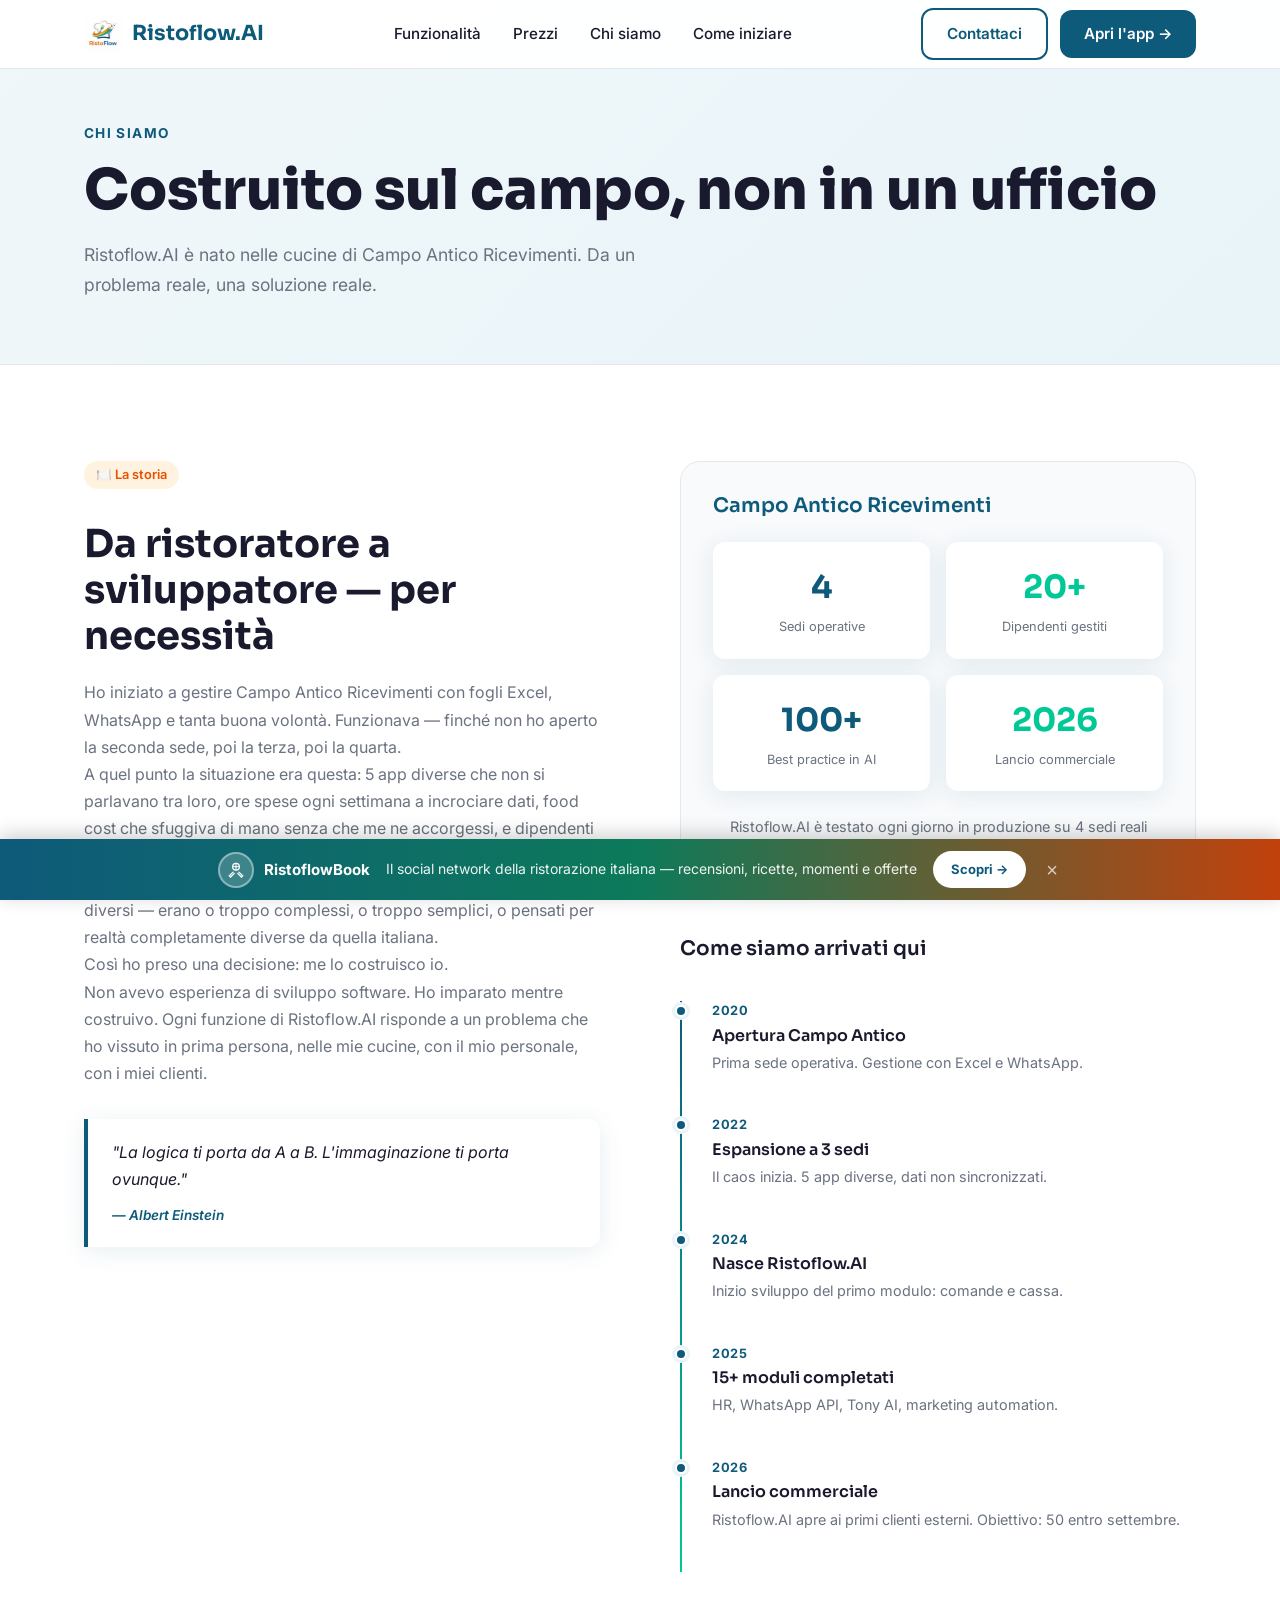
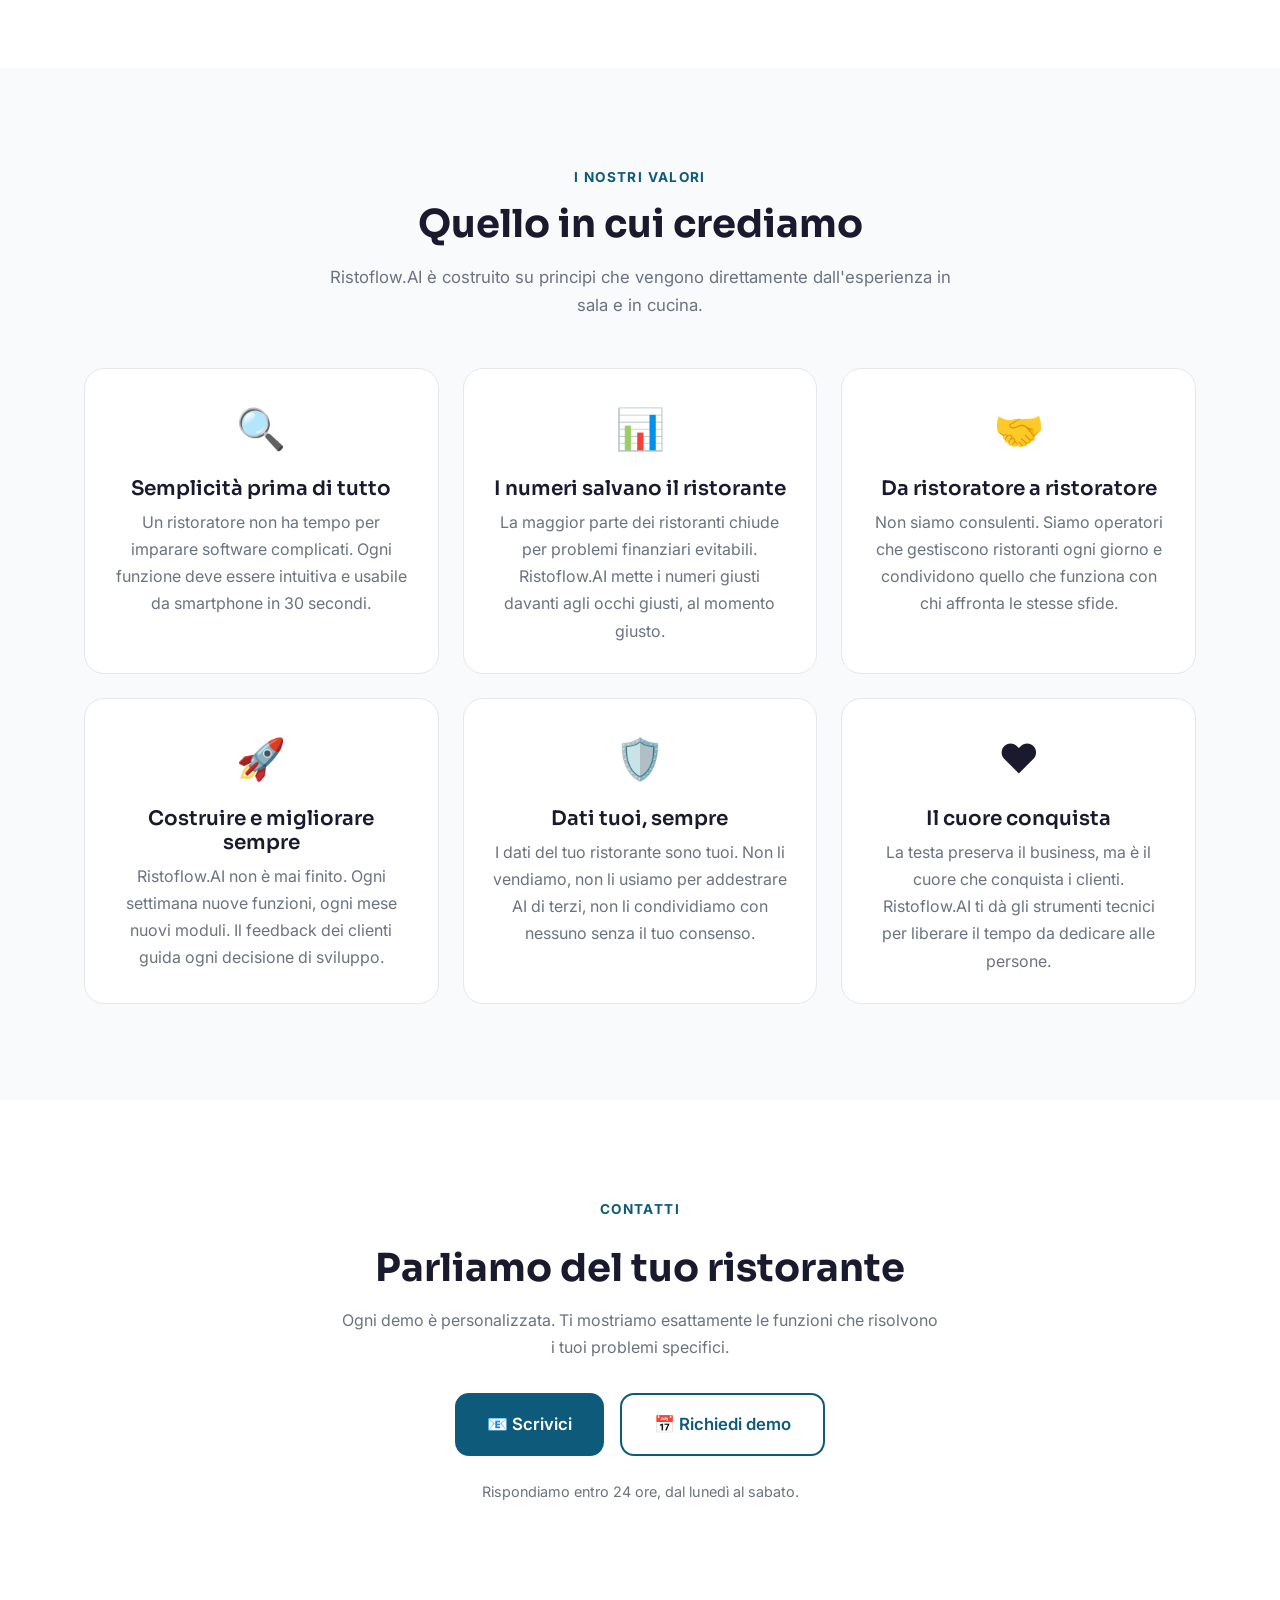
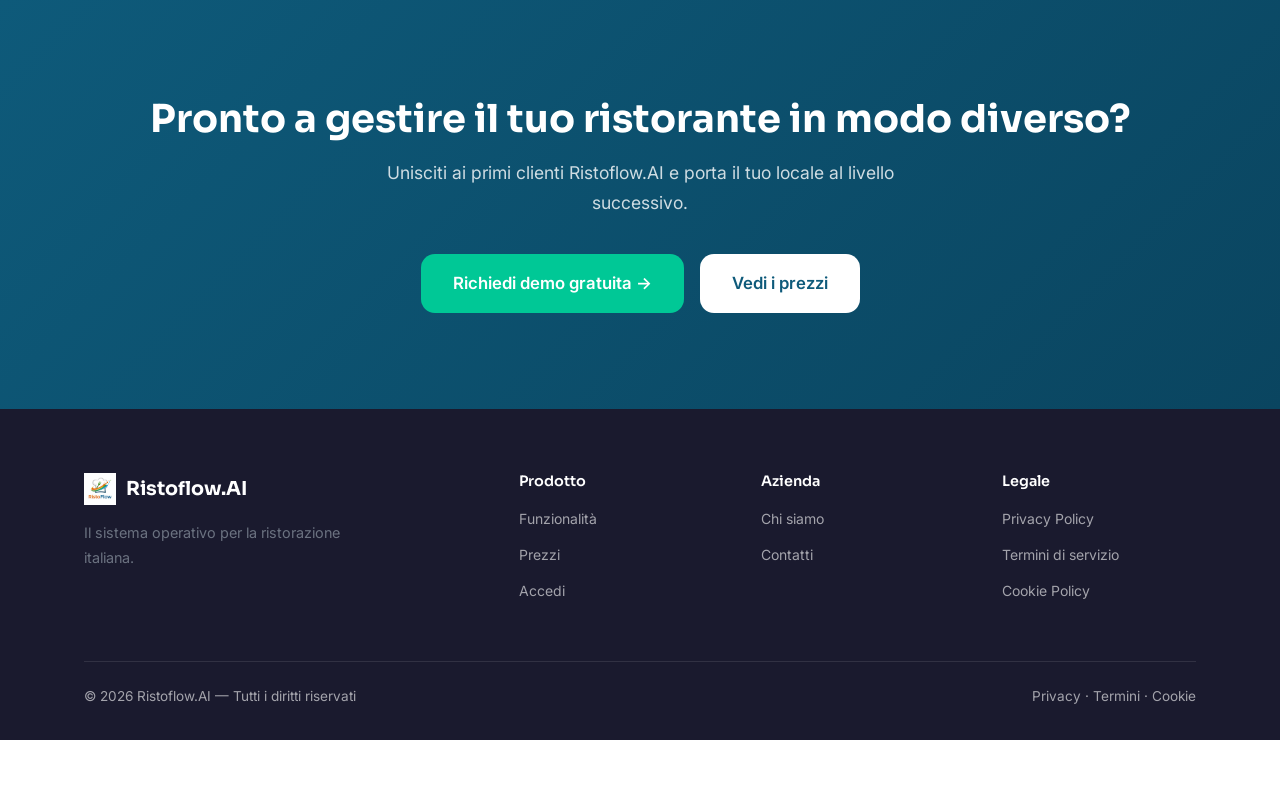
==== commit 4050d85b: "Nav: link Come iniziare" ====
--- a/chi-siamo.html
+++ b/chi-siamo.html
@@ -69,6 +69,7 @@
         <li><a href="funzionalita.html">Funzionalità</a></li>
         <li><a href="prezzi.html">Prezzi</a></li>
         <li><a href="chi-siamo.html">Chi siamo</a></li>
+        <li><a href="come-iniziare.html">Come iniziare</a></li>
       </ul>
       <div class="nav-cta">
         <a href="mailto:info@ristoflow-ai.com" class="btn btn-outline">Contattaci</a>
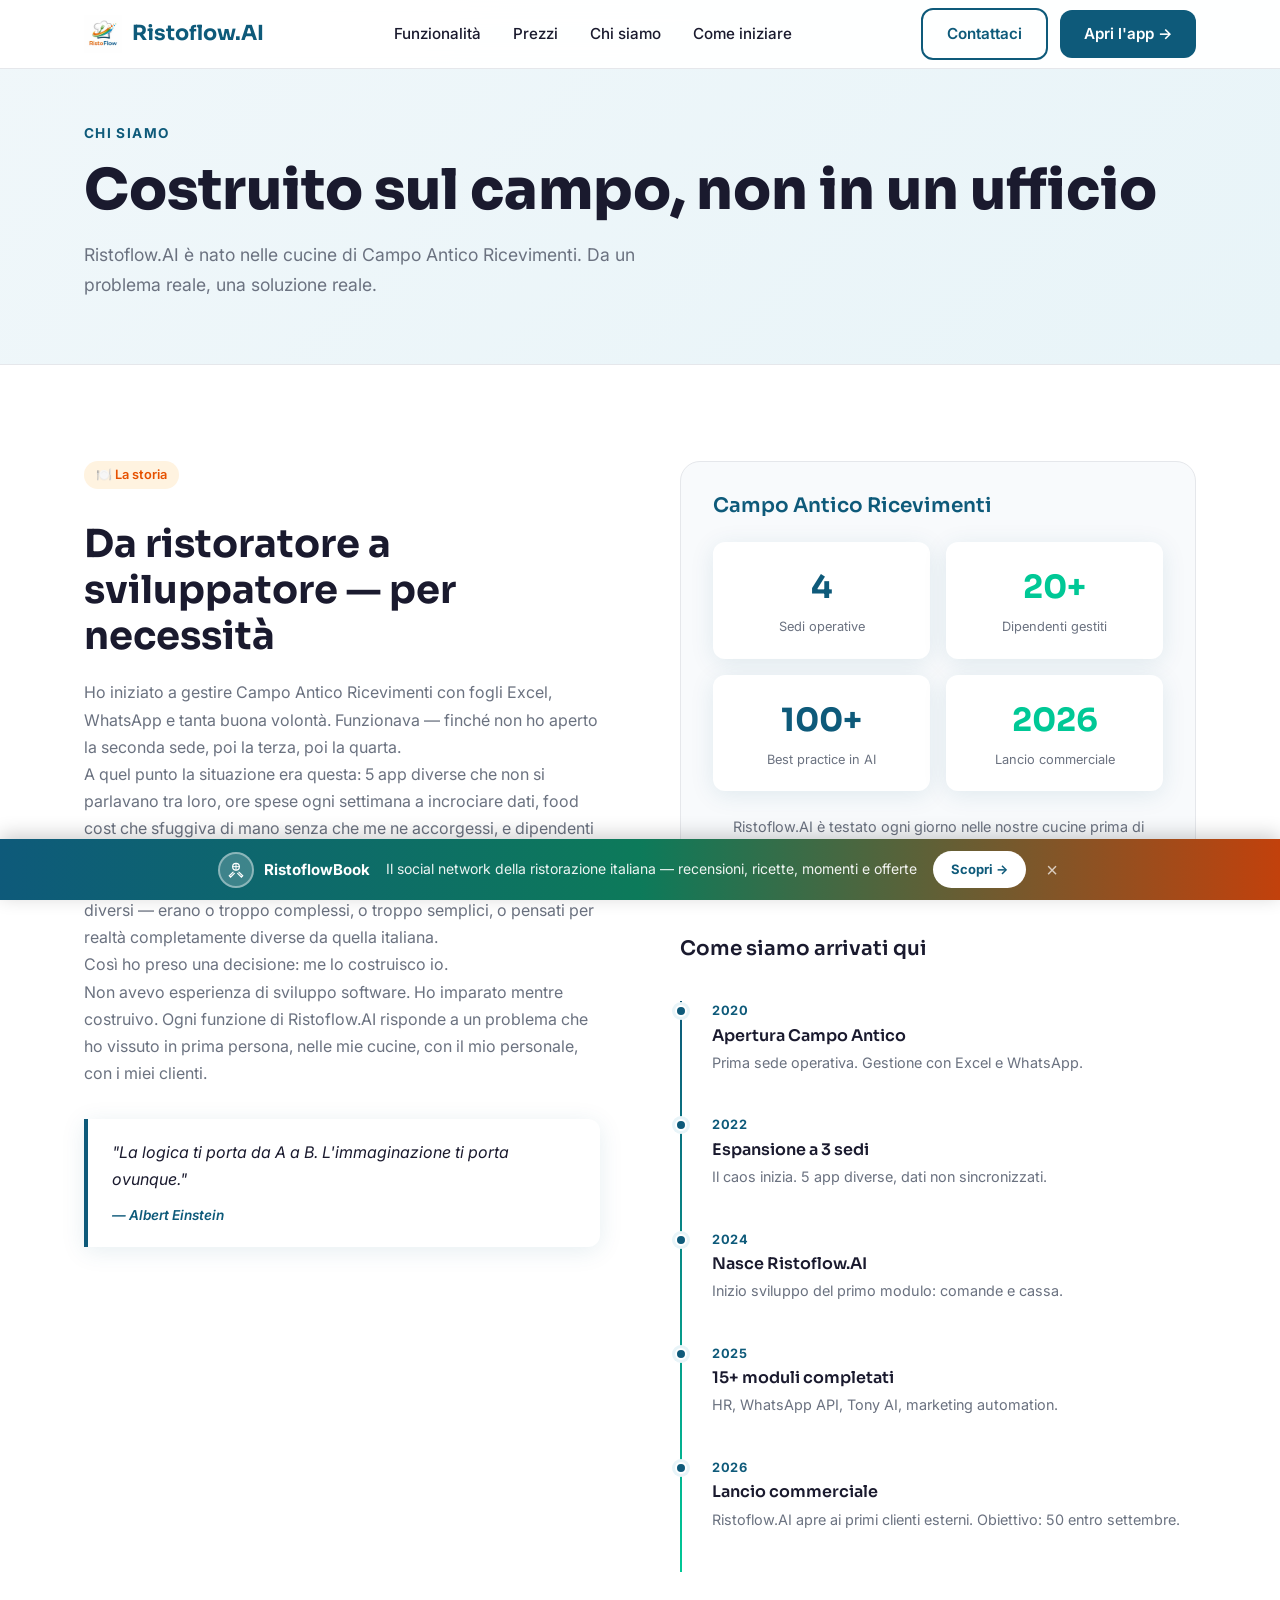
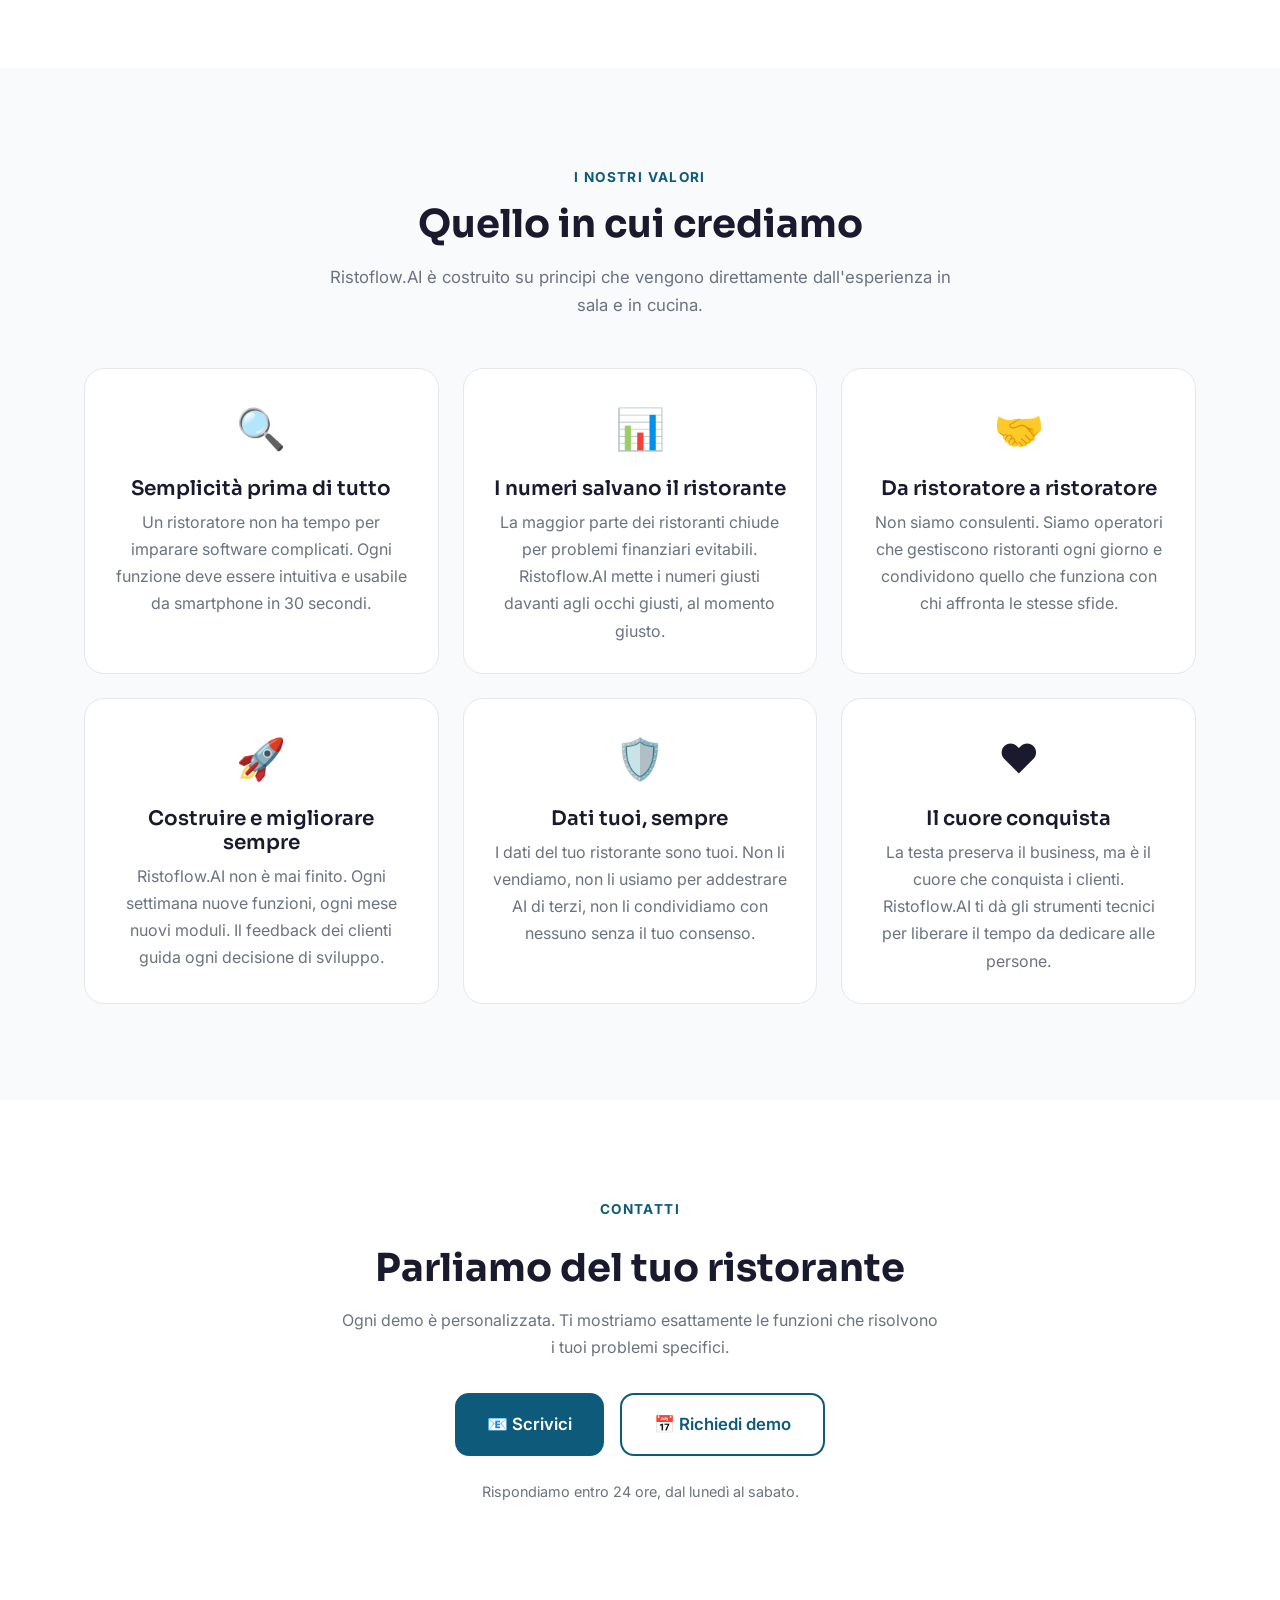
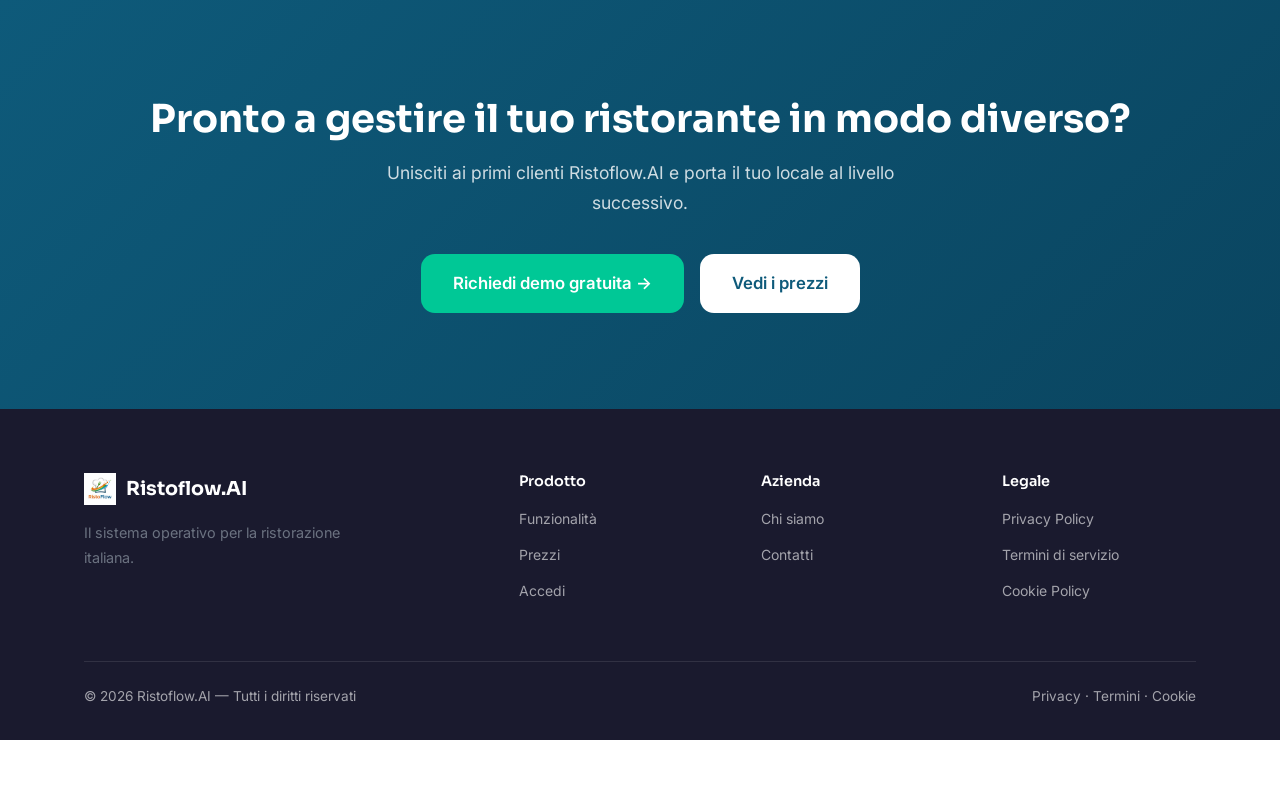
==== commit e8c84b6a: "Allineo l'offerta Fondatore alle decisioni: 20 posti, un locale, funzioni del piano" ====
--- a/chi-siamo.html
+++ b/chi-siamo.html
@@ -138,7 +138,7 @@
             </div>
           </div>
           <p style="font-size:0.9rem;color:var(--text-light);text-align:center;">
-            Ristoflow.AI è testato ogni giorno in produzione su 4 sedi reali prima di essere rilasciato ai clienti.
+            Ristoflow.AI è testato ogni giorno nelle nostre cucine prima di essere rilasciato ai clienti.
           </p>
         </div>
 
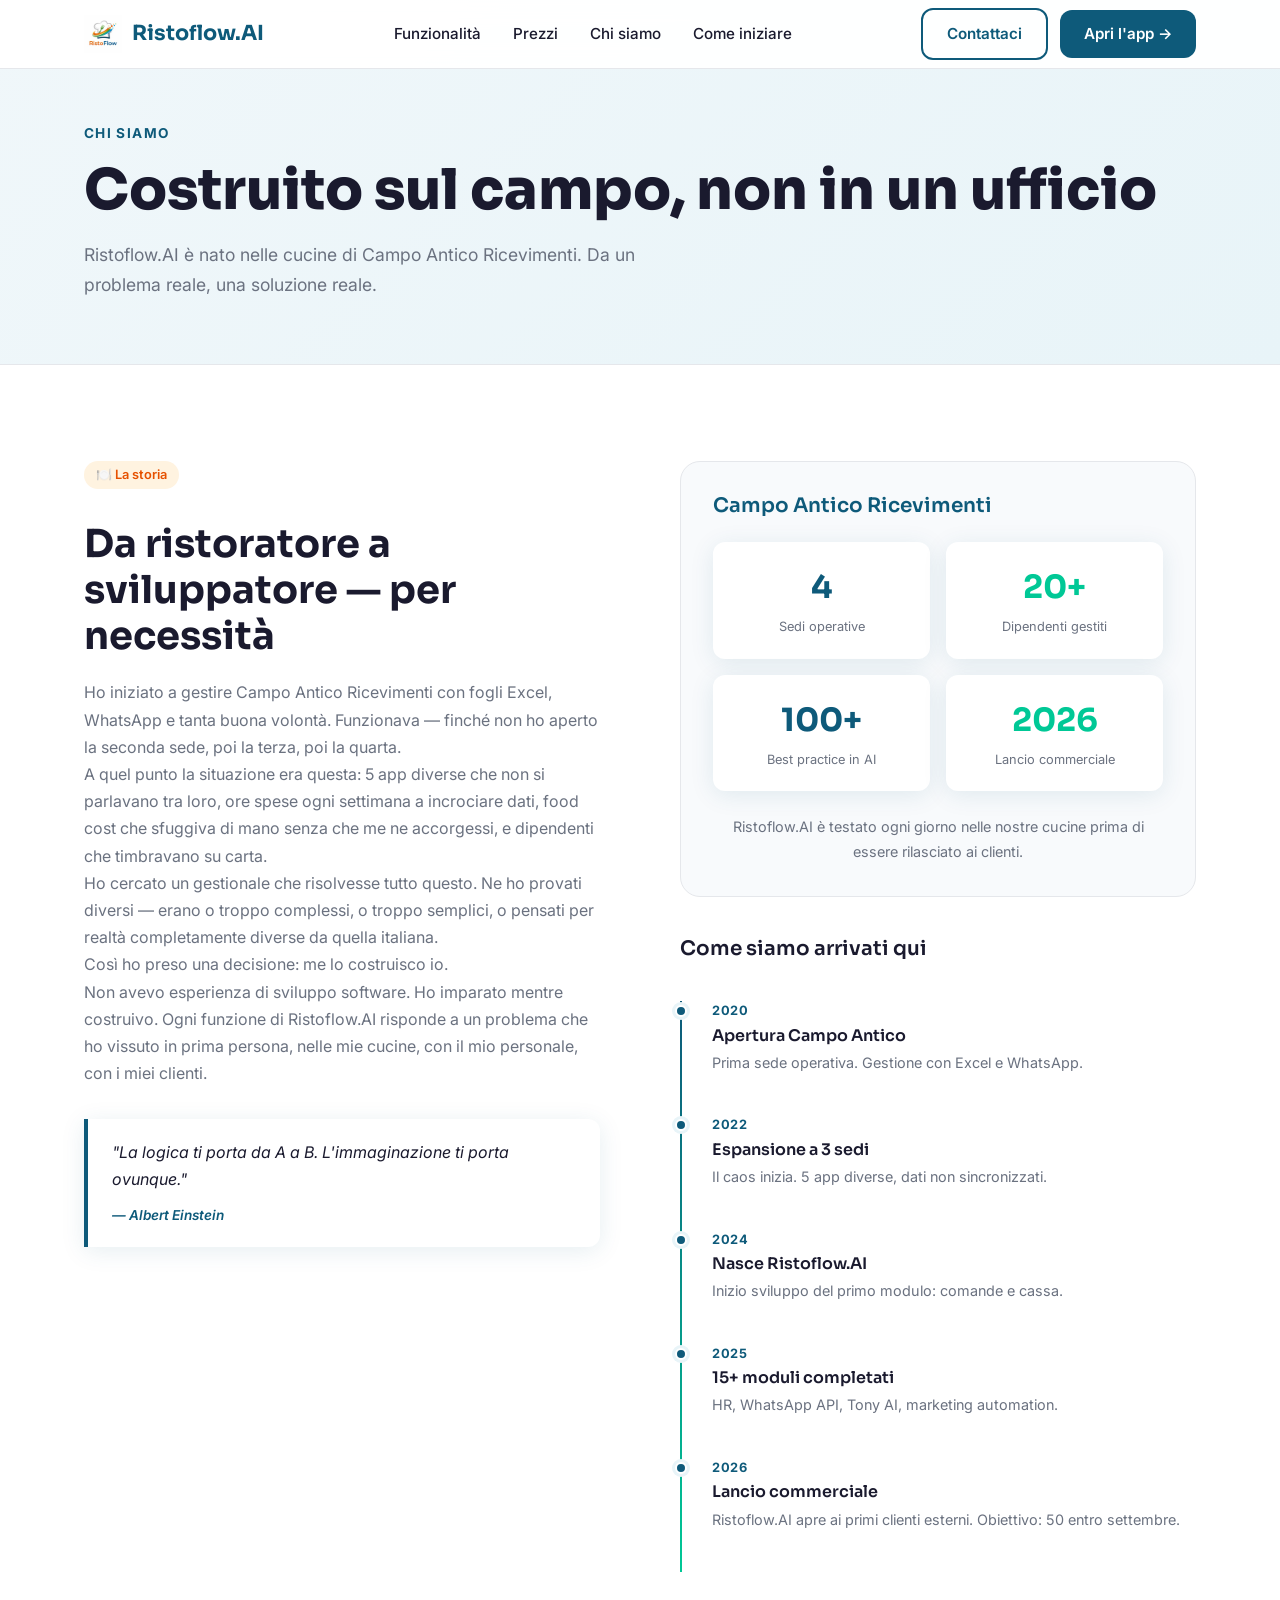
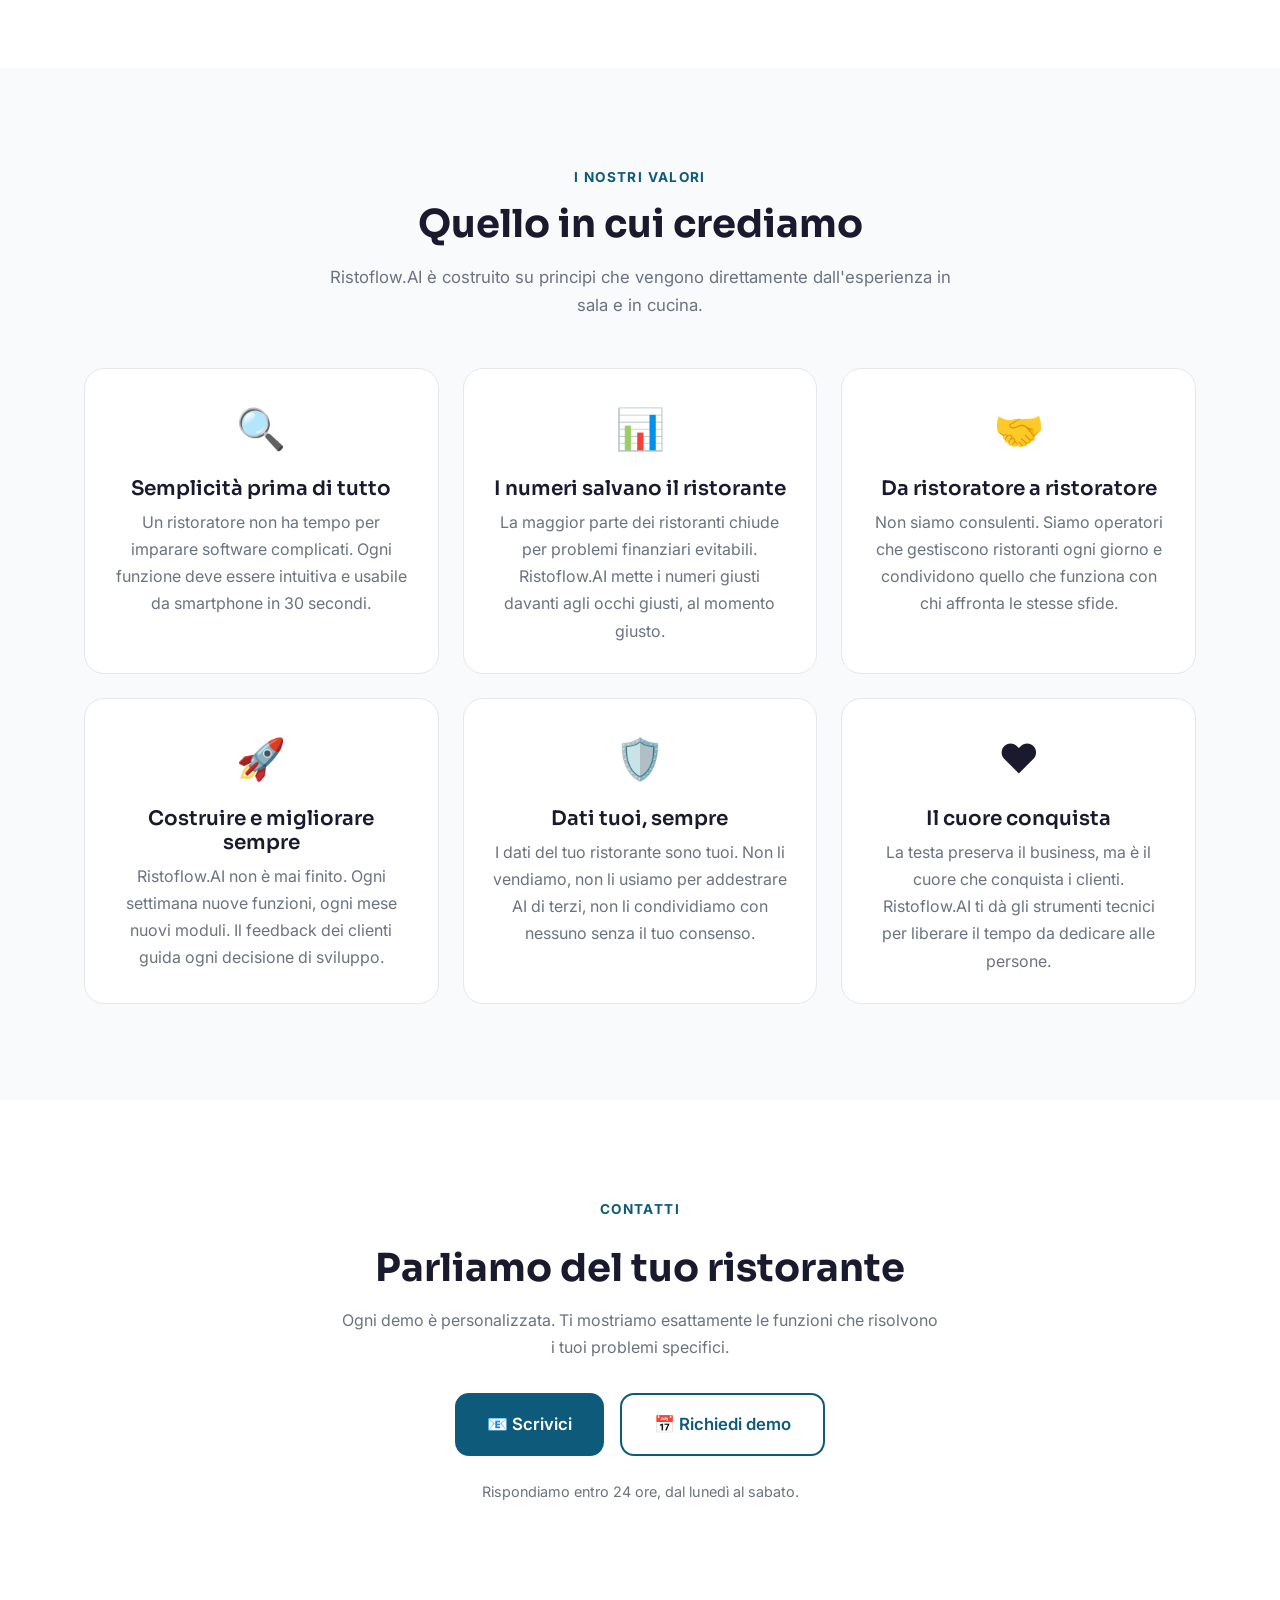
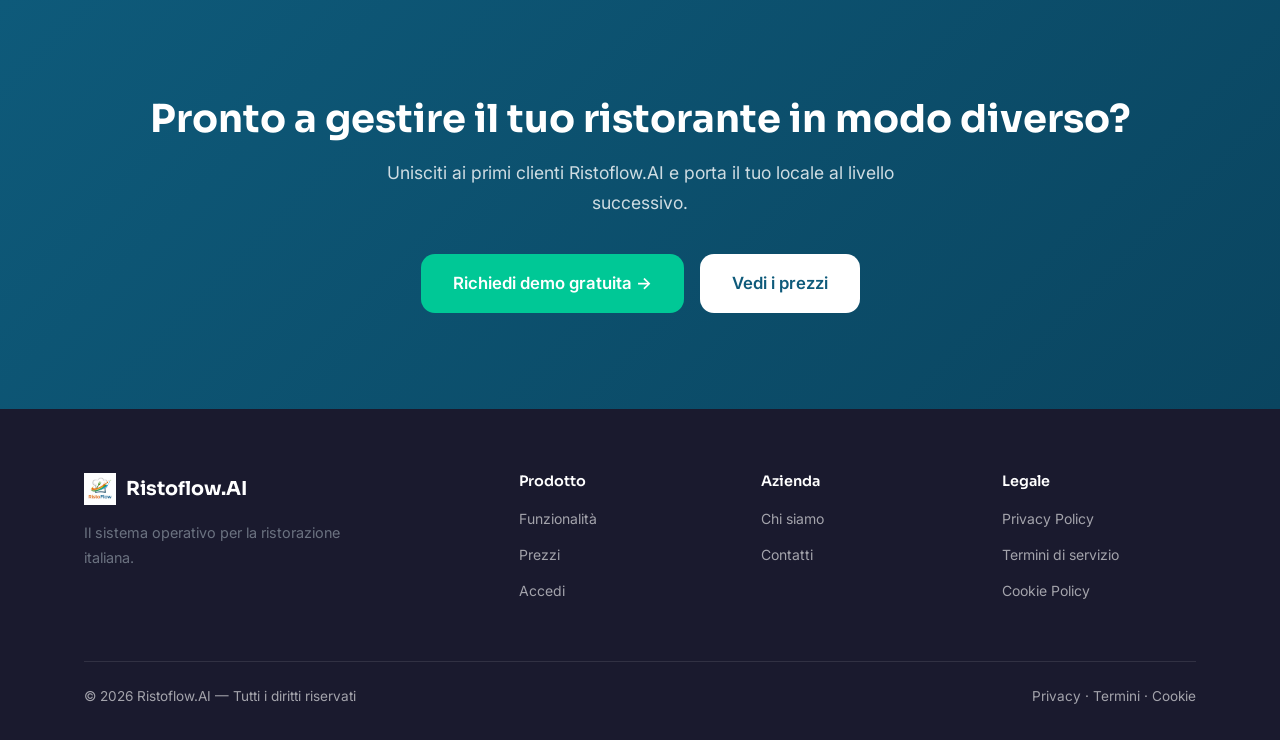
==== commit 594d6002: "Aggiornato chi-siamo.html" ====
--- a/chi-siamo.html
+++ b/chi-siamo.html
@@ -290,14 +290,6 @@
 
 <script src="js/main.js"></script>
 
-<!-- BANNER FISSO RISTOFLOWBOOK -->
-<div id="rfbook-banner" style="position:fixed;bottom:0;left:0;right:0;z-index:9999;background:linear-gradient(90deg,#0E5A7A 0%,#0d7a5a 50%,#c2410c 100%);color:white;display:flex;align-items:center;justify-content:center;gap:16px;padding:12px 20px;box-shadow:0 -4px 20px rgba(0,0,0,0.2);flex-wrap:wrap;">
-  <div style="display:flex;align-items:center;gap:10px;flex-shrink:0;"><div style="width:36px;height:36px;border-radius:50%;background:rgba(255,255,255,0.2);display:flex;align-items:center;justify-content:center;border:2px solid rgba(255,255,255,0.4);"><svg width="20" height="20" viewBox="0 0 24 24" fill="none"><path d="M8.5 14.5L4 19l1.5 1.5L10 16m5.5-1.5L20 19l-1.5 1.5L14 16" stroke="white" stroke-width="1.5" stroke-linecap="round"/><circle cx="12" cy="8" r="4" stroke="white" stroke-width="1.5"/><path d="M12 4v8M8 8h8" stroke="white" stroke-width="1.2" stroke-linecap="round"/></svg></div><span style="font-weight:700;font-size:15px;">RistoflowBook</span></div>
-  <span style="font-size:14px;opacity:0.92;text-align:center;">Il social network della ristorazione italiana — recensioni, ricette, momenti e offerte</span>
-  <a href="https://social.ristoflow-ai.com" target="_blank" style="background:white;color:#0E5A7A;font-weight:700;font-size:13px;padding:8px 18px;border-radius:20px;text-decoration:none;white-space:nowrap;flex-shrink:0;">Scopri →</a>
-  <button onclick="document.getElementById('rfbook-banner').style.display='none'" style="background:none;border:none;color:rgba(255,255,255,0.7);cursor:pointer;font-size:20px;line-height:1;padding:0 4px;flex-shrink:0;">×</button>
-</div>
-<style>body{padding-bottom:70px;}@media(max-width:600px){#rfbook-banner{gap:10px;padding:10px 14px;}#rfbook-banner span:nth-child(2){display:none;}}</style>
 
 </body>
 </html>
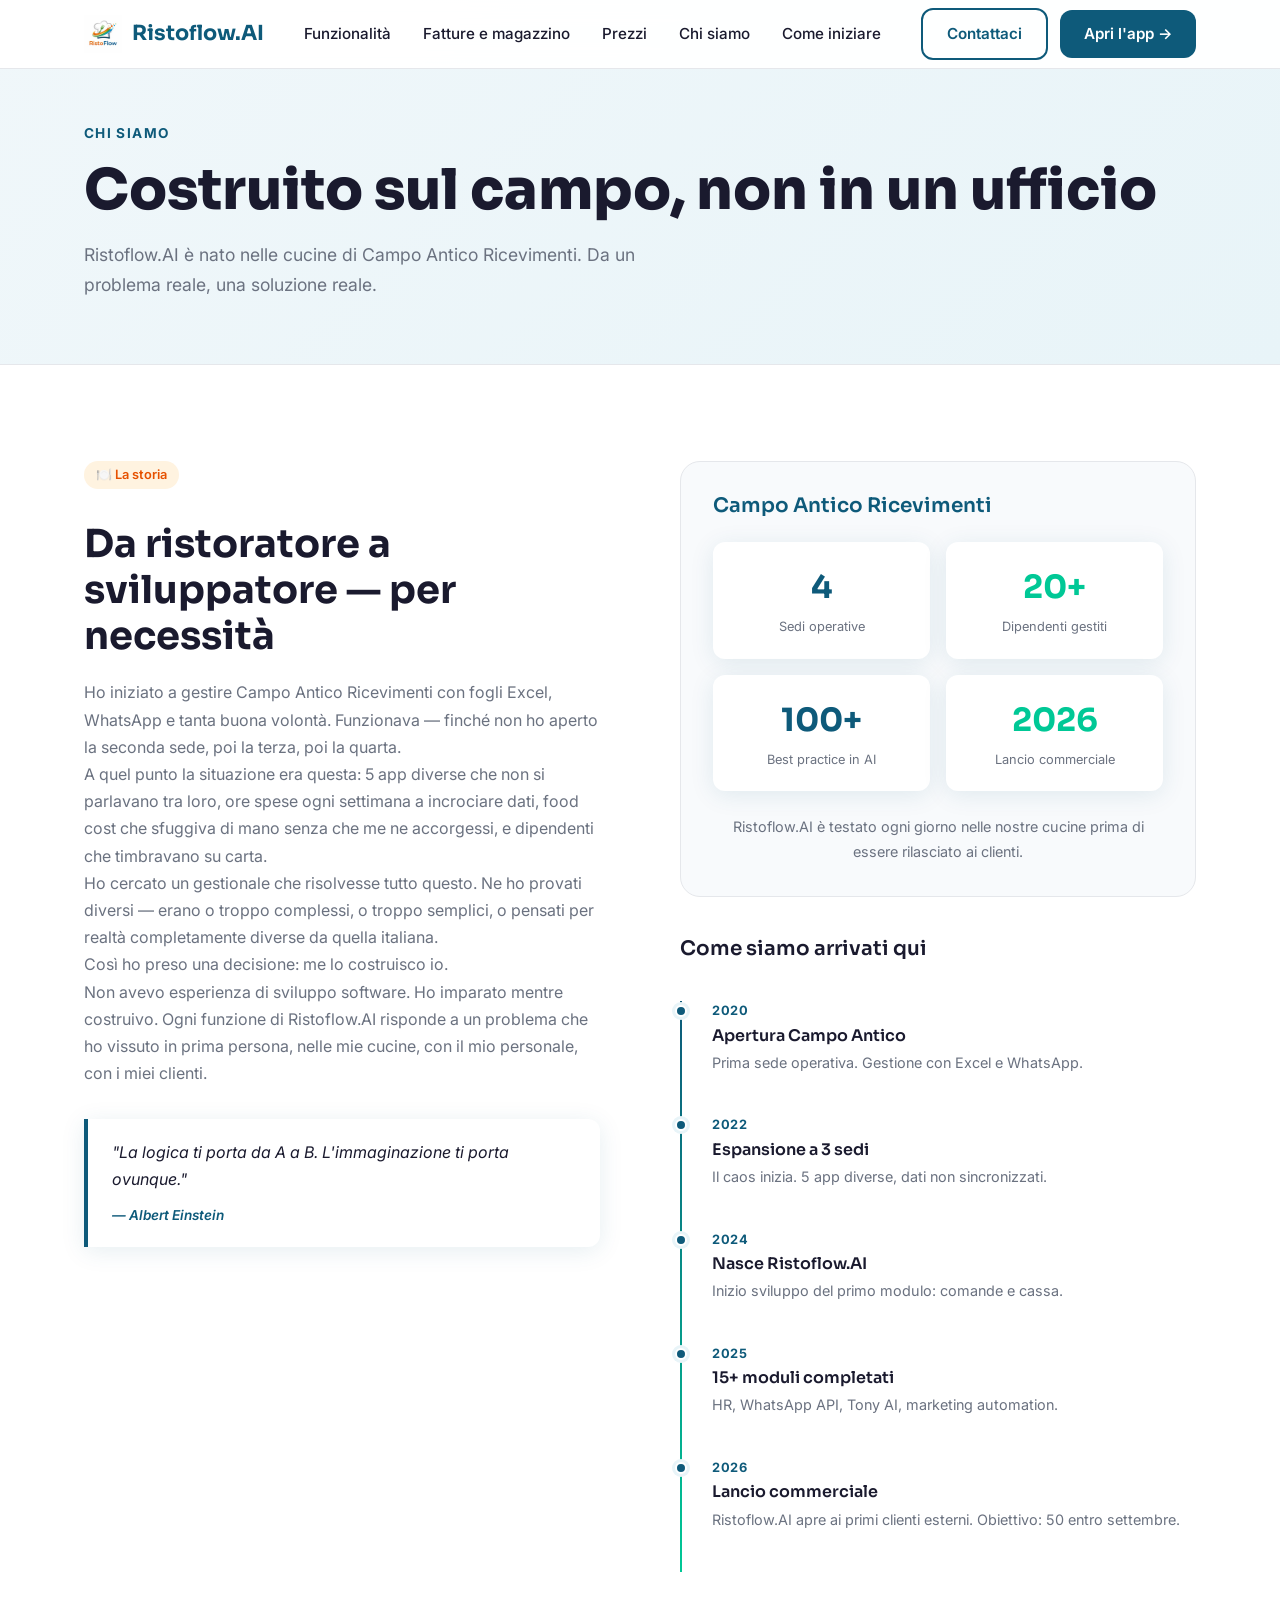
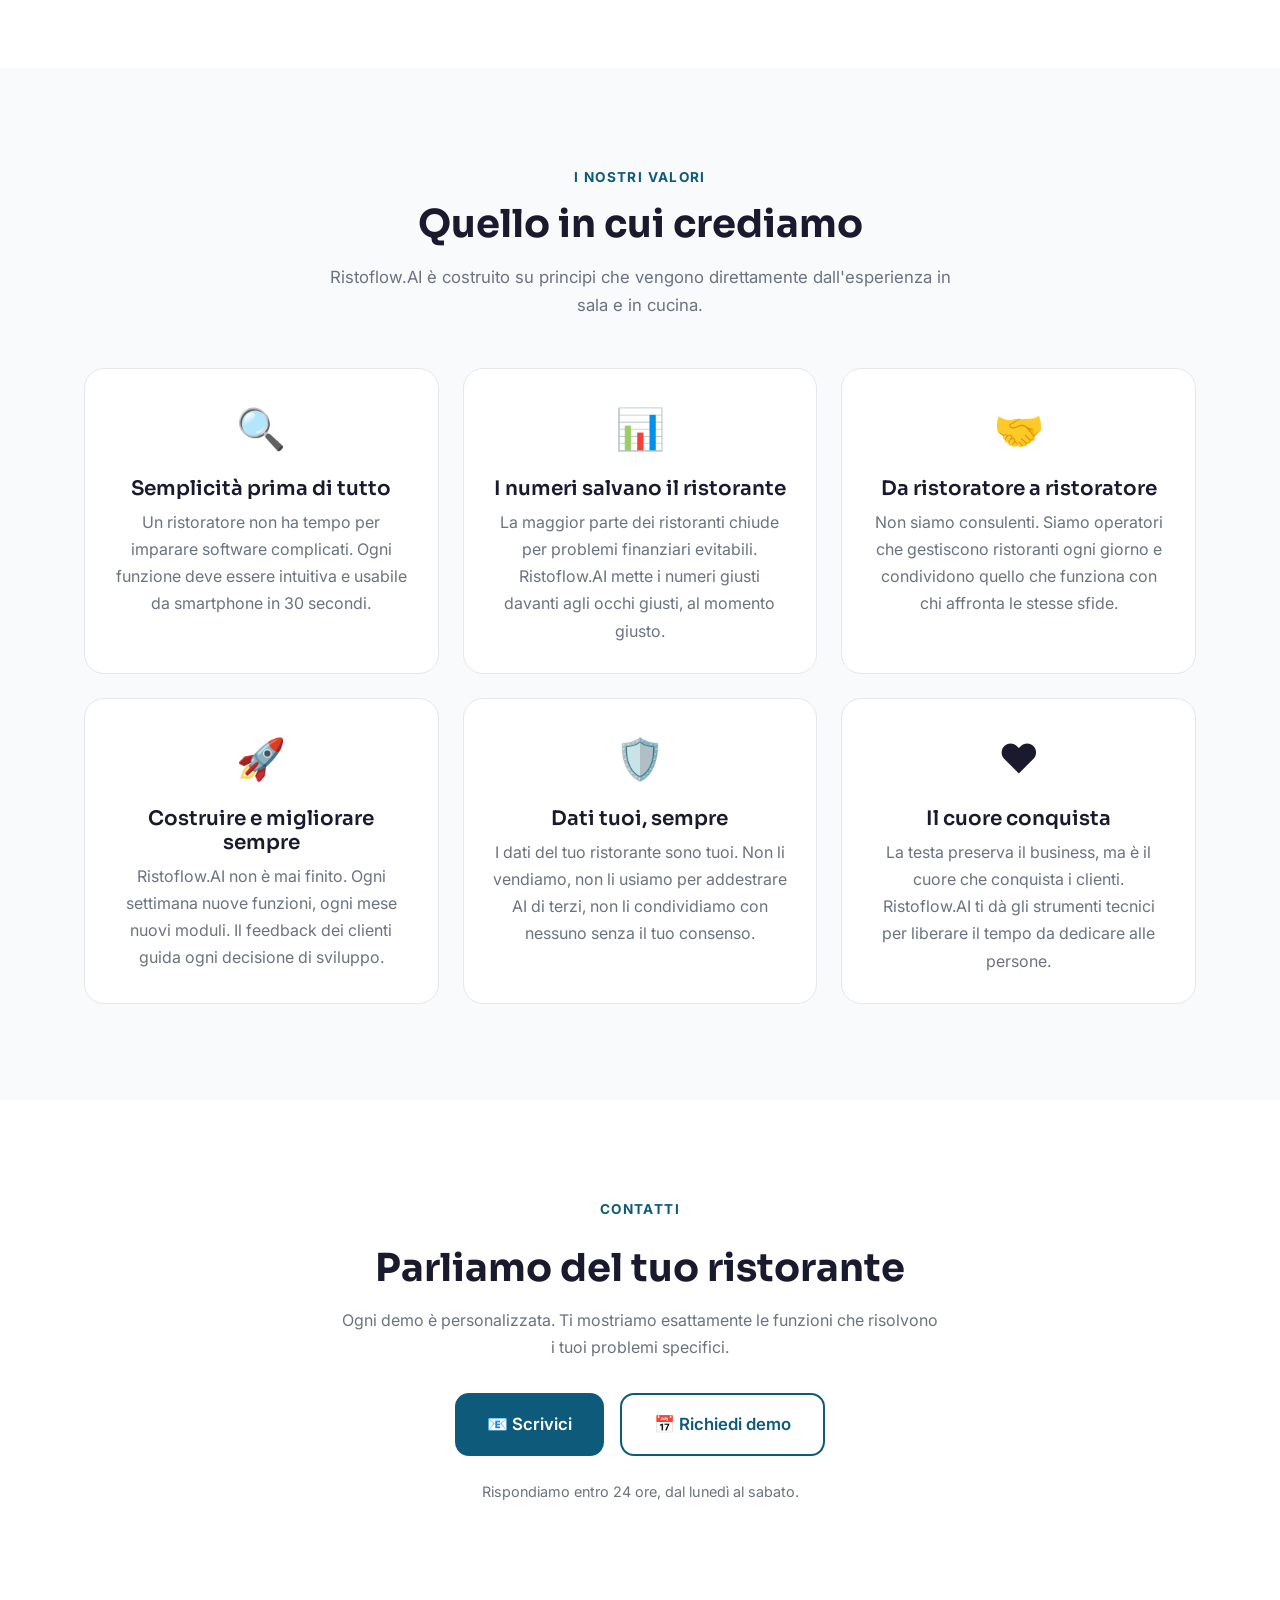
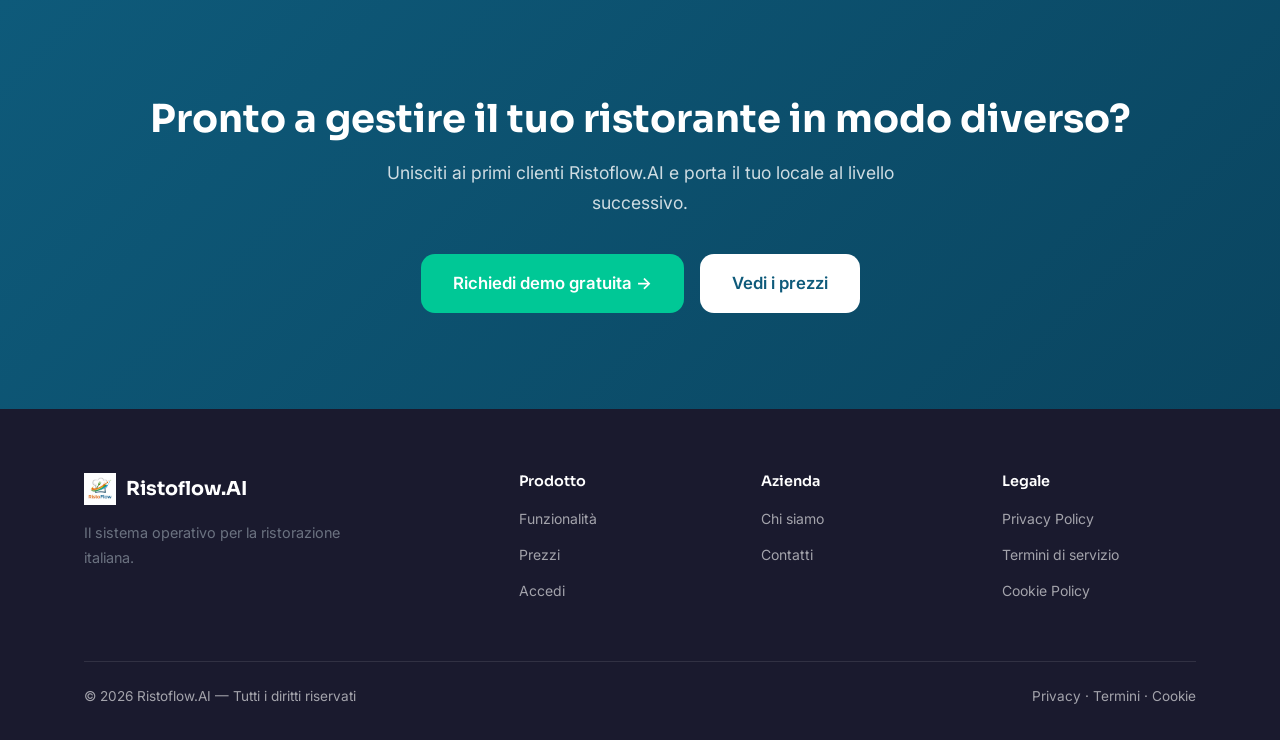
==== commit 3bfc3a69: "Patch chi-siamo.html" ====
--- a/chi-siamo.html
+++ b/chi-siamo.html
@@ -67,6 +67,7 @@
       </a>
       <ul class="nav-links">
         <li><a href="funzionalita.html">Funzionalità</a></li>
+        <li><a href="index.html#fatture-nel-gestionale">Fatture e magazzino</a></li>
         <li><a href="prezzi.html">Prezzi</a></li>
         <li><a href="chi-siamo.html">Chi siamo</a></li>
         <li><a href="come-iniziare.html">Come iniziare</a></li>
@@ -291,5 +292,24 @@
 <script src="js/main.js"></script>
 
 
+<script>
+(function () {
+  // contatore visite nostro: solo pagina e provenienza, nessun dato personale (page_analytics)
+  try {
+    var A = "eyJhbGciOiJIUzI1NiIsInR5cCI6IkpXVCJ9.eyJpc3MiOiJzdXBhYmFzZSIsInJlZiI6ImN1aGNzY3B2aHlwb2FwbGNtdGprIiwicm9sZSI6ImFub24iLCJpYXQiOjE3NjM4MjY4MjgsImV4cCI6MjA3OTQwMjgyOH0.q9zAs0oh8F1-whtORHBIORF5jIn1NTS3LvSMWleP0a0";
+    var q = new URLSearchParams(location.search), ses = null;
+    try { ses = sessionStorage.getItem("rf_ses"); if (!ses) { ses = Math.random().toString(36).slice(2) + Date.now().toString(36); sessionStorage.setItem("rf_ses", ses); } } catch (e) {}
+    var ref = document.referrer || "";
+    fetch("https://cuhcscpvhypoaplcmtjk.supabase.co/rest/v1/page_analytics", { method: "POST", keepalive: true,
+      headers: { "Content-Type": "application/json", "apikey": A, "Authorization": "Bearer " + A, "Prefer": "return=minimal" },
+      body: JSON.stringify({ azienda_id: "a43d41b5-f4ac-494f-8144-6574347a754f", pagina: "sito-chi-siamo",
+        pagina_id: "a43d41b5-f4ac-494f-8144-6574347a754f", tipo: "view", elemento: "sito_pagina",
+        referrer: ref ? ref.slice(0, 250) : null,
+        utm_source: q.get("utm_source") || (ref ? (function () { try { return new URL(ref).hostname; } catch (e) { return null; } })() : "diretto"),
+        utm_medium: q.get("utm_medium"), utm_campaign: q.get("utm_campaign"),
+        device: /Mobi|Android/i.test(navigator.userAgent) ? "mobile" : "desktop", session_id: ses }) }).catch(function () {});
+  } catch (e) {}
+})();
+</script>
 </body>
 </html>
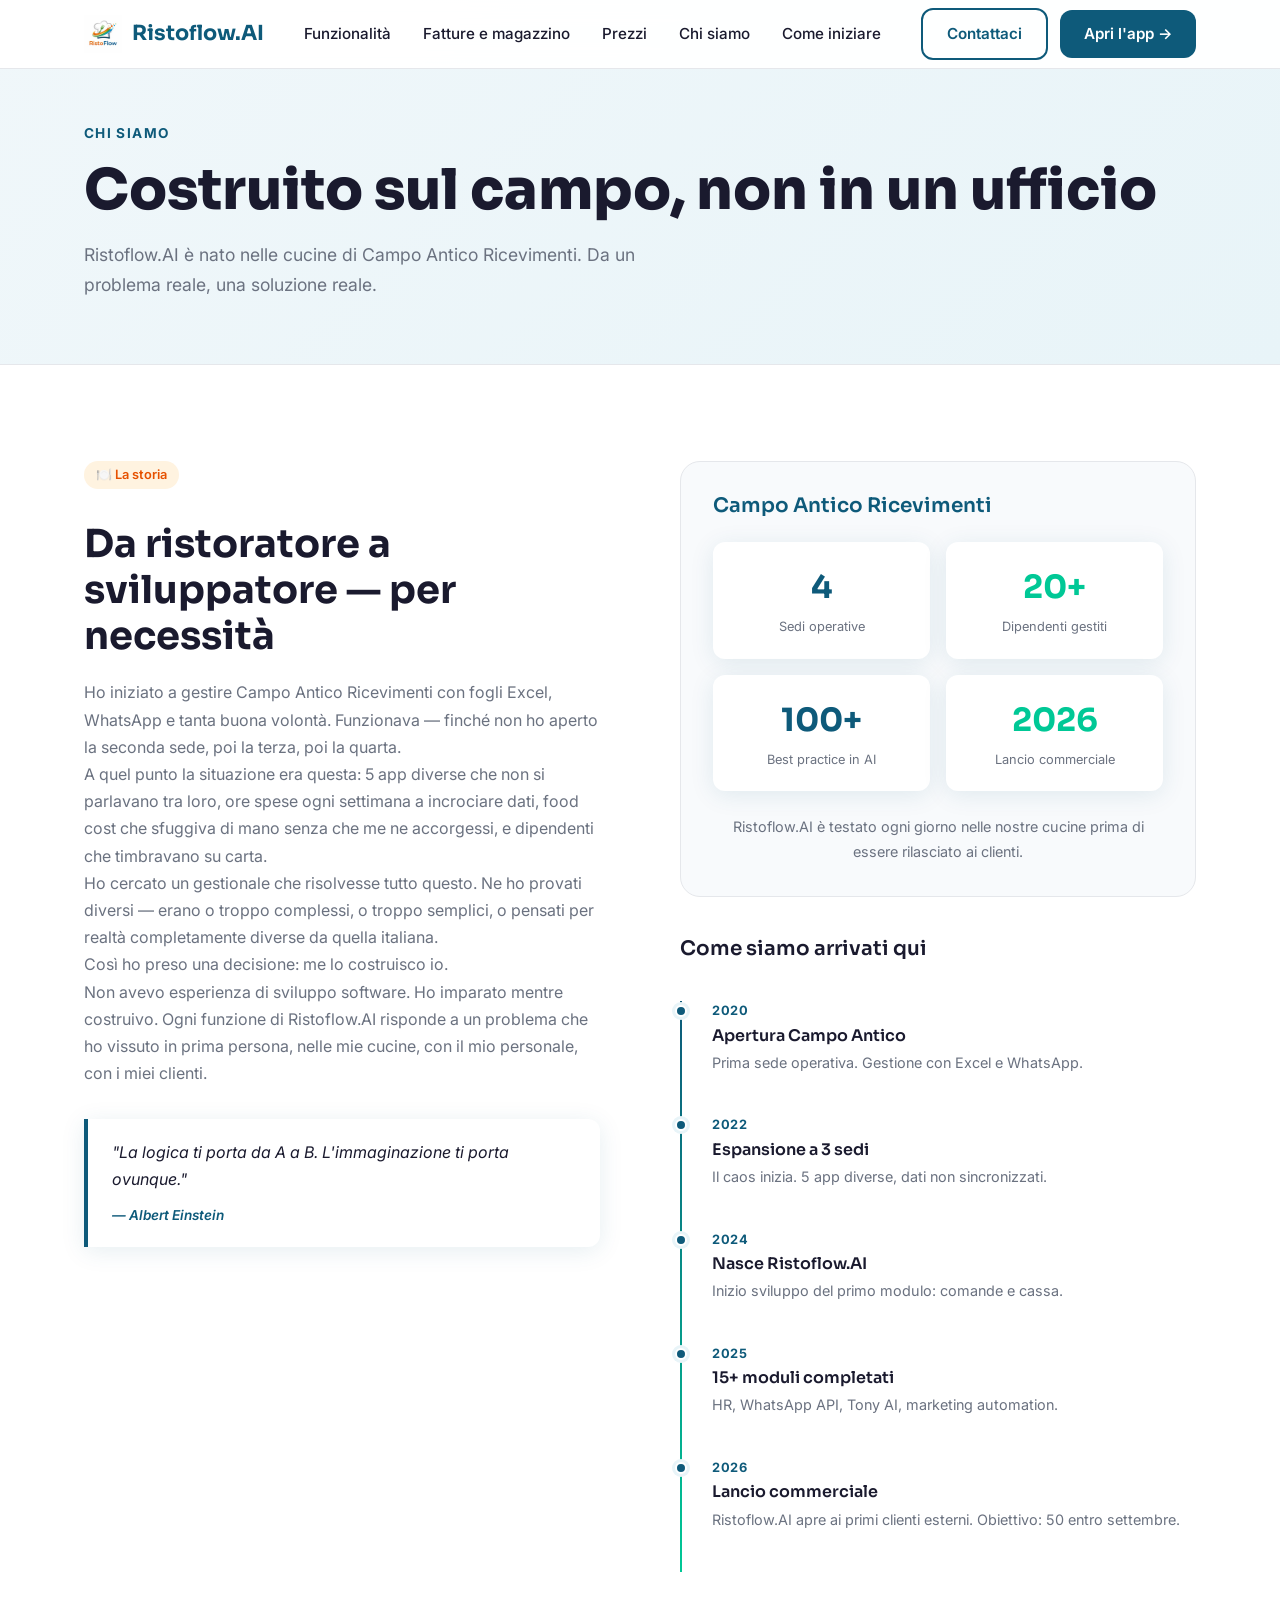
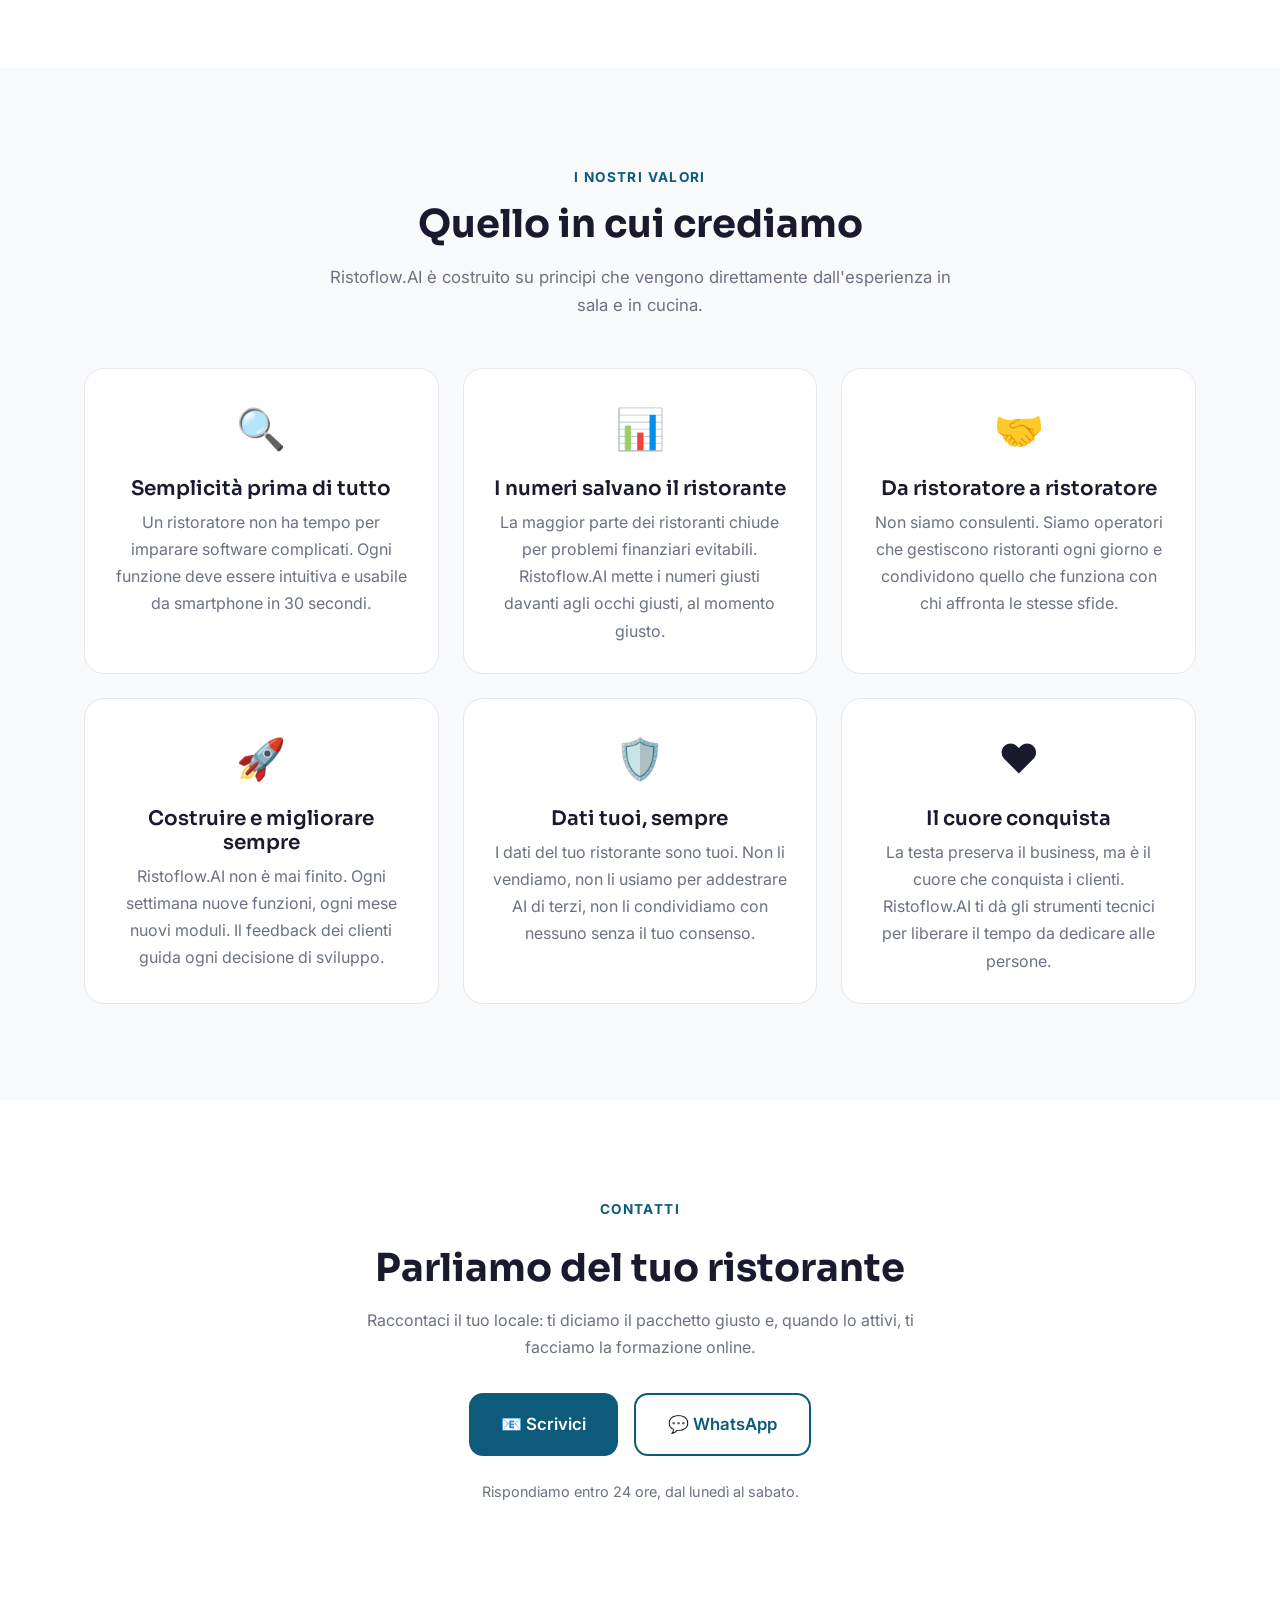
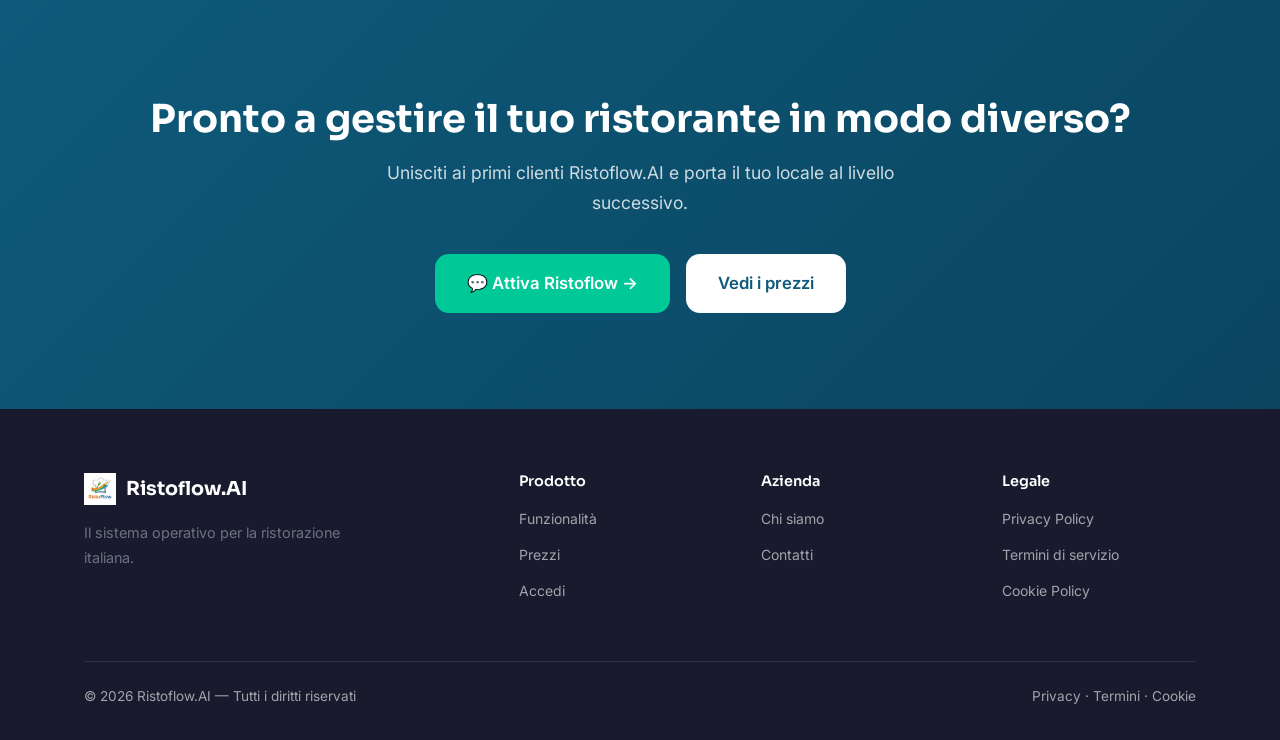
==== commit 89d234f3: "Prezzi: annuale -20% unica soluzione, -10% in 3 rate; via la demo, formazione online compresa Co-Aut" ====
--- a/chi-siamo.html
+++ b/chi-siamo.html
@@ -228,10 +228,10 @@
     <div style="max-width:600px;margin:0 auto;text-align:center;">
       <span class="section-eyebrow">Contatti</span>
       <h2 style="margin:12px 0 16px;">Parliamo del tuo ristorante</h2>
-      <p style="margin-bottom:32px;">Ogni demo è personalizzata. Ti mostriamo esattamente le funzioni che risolvono i tuoi problemi specifici.</p>
+      <p style="margin-bottom:32px;">Raccontaci il tuo locale: ti diciamo il pacchetto giusto e, quando lo attivi, ti facciamo la formazione online.</p>
       <div style="display:flex;gap:16px;justify-content:center;flex-wrap:wrap;">
         <a href="mailto:info@ristoflow-ai.com" class="btn btn-primary btn-lg">📧 Scrivici</a>
-        <a href="mailto:info@ristoflow-ai.com?subject=Richiesta demo Ristoflow.AI" class="btn btn-outline btn-lg">📅 Richiedi demo</a>
+        <a href="https://wa.me/393349487644?text=Ciao!%20Vorrei%20informazioni%20su%20Ristoflow" target="_blank" rel="noopener" class="btn btn-outline btn-lg">💬 WhatsApp</a>
       </div>
       <p style="margin-top:24px;font-size:0.9rem;color:var(--text-light);">
         Rispondiamo entro 24 ore, dal lunedì al sabato.
@@ -245,7 +245,7 @@
     <h2>Pronto a gestire il tuo ristorante in modo diverso?</h2>
     <p>Unisciti ai primi clienti Ristoflow.AI e porta il tuo locale al livello successivo.</p>
     <div class="cta-actions">
-      <a href="mailto:info@ristoflow-ai.com?subject=Richiesta demo Ristoflow.AI" class="btn btn-accent btn-lg">Richiedi demo gratuita →</a>
+      <a href="https://wa.me/393349487644?text=Ciao!%20Vorrei%20attivare%20Ristoflow" target="_blank" rel="noopener" class="btn btn-accent btn-lg">💬 Attiva Ristoflow →</a>
       <a href="prezzi.html" class="btn btn-white btn-lg">Vedi i prezzi</a>
     </div>
   </div>
